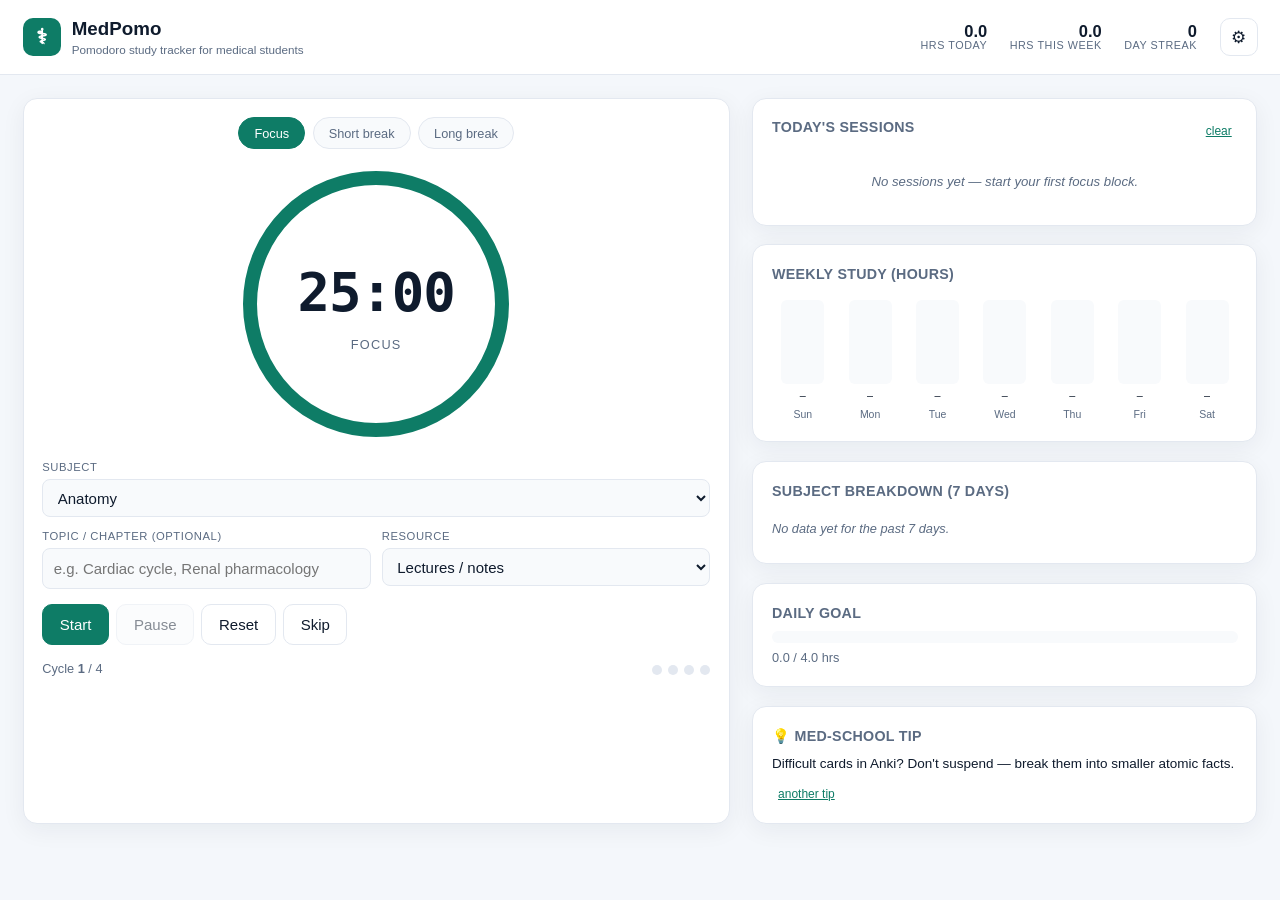
==== index.html @ 9be12e3f "Initial MedPomo: Pomodoro study tracker for medical students Static HTML/CSS/JS app with: - Pomodoro" ====
<!DOCTYPE html>
<html lang="en">
<head>
  <meta charset="UTF-8" />
  <meta name="viewport" content="width=device-width, initial-scale=1.0" />
  <title>MedPomo — Study Tracker for Medical Students</title>
  <link rel="stylesheet" href="styles.css" />
  <link rel="icon" href="data:image/svg+xml,%3Csvg xmlns='http://www.w3.org/2000/svg' viewBox='0 0 100 100'%3E%3Ctext y='.9em' font-size='90'%3E%E2%9A%95%EF%B8%8F%3C/text%3E%3C/svg%3E" />
</head>
<body>
  <header class="topbar">
    <div class="brand">
      <span class="logo" aria-hidden="true">⚕</span>
      <div>
        <h1>MedPomo</h1>
        <p class="tagline">Pomodoro study tracker for medical students</p>
      </div>
    </div>
    <div class="topstats">
      <div class="stat">
        <span class="stat-value" id="todayHours">0.0</span>
        <span class="stat-label">hrs today</span>
      </div>
      <div class="stat">
        <span class="stat-value" id="weekHours">0.0</span>
        <span class="stat-label">hrs this week</span>
      </div>
      <div class="stat">
        <span class="stat-value" id="streakDays">0</span>
        <span class="stat-label">day streak</span>
      </div>
      <button id="settingsBtn" class="icon-btn" title="Settings" aria-label="Settings">⚙</button>
    </div>
  </header>

  <main class="layout">
    <section class="timer-card" aria-label="Pomodoro timer">
      <div class="mode-tabs" role="tablist">
        <button class="mode-tab active" data-mode="focus" role="tab">Focus</button>
        <button class="mode-tab" data-mode="short" role="tab">Short break</button>
        <button class="mode-tab" data-mode="long" role="tab">Long break</button>
      </div>

      <div class="timer-ring" aria-live="polite">
        <svg viewBox="0 0 200 200" class="ring-svg">
          <circle cx="100" cy="100" r="90" class="ring-bg" />
          <circle cx="100" cy="100" r="90" class="ring-fg" id="ringProgress" />
        </svg>
        <div class="timer-display">
          <div class="time" id="timeDisplay">25:00</div>
          <div class="mode-label" id="modeLabel">Focus</div>
        </div>
      </div>

      <div class="session-controls">
        <label class="field">
          <span>Subject</span>
          <select id="subjectSelect"></select>
        </label>
        <label class="field">
          <span>Topic / chapter (optional)</span>
          <input type="text" id="topicInput" placeholder="e.g. Cardiac cycle, Renal pharmacology" maxlength="80" />
        </label>
        <label class="field">
          <span>Resource</span>
          <select id="resourceSelect">
            <option value="lectures">Lectures / notes</option>
            <option value="textbook">Textbook</option>
            <option value="qbank">Question bank (UWorld / Amboss)</option>
            <option value="anki">Anki / flashcards</option>
            <option value="video">Video (Boards & Beyond, Sketchy, Pathoma)</option>
            <option value="clinical">Clinical / wards</option>
            <option value="other">Other</option>
          </select>
        </label>
      </div>

      <div class="controls">
        <button id="startBtn" class="btn primary">Start</button>
        <button id="pauseBtn" class="btn" disabled>Pause</button>
        <button id="resetBtn" class="btn ghost">Reset</button>
        <button id="skipBtn" class="btn ghost">Skip</button>
      </div>

      <div class="cycle-row">
        <span>Cycle <strong id="cycleCount">1</strong> / <span id="cyclesUntilLong">4</span></span>
        <span class="dots" id="cycleDots" aria-hidden="true"></span>
      </div>
    </section>

    <aside class="side">
      <section class="card">
        <div class="card-head">
          <h2>Today's sessions</h2>
          <button id="clearTodayBtn" class="link-btn" title="Clear today">clear</button>
        </div>
        <ul id="todayList" class="session-list"><li class="empty">No sessions yet — start your first focus block.</li></ul>
      </section>

      <section class="card">
        <h2>Weekly study (hours)</h2>
        <div class="bars" id="weekBars" aria-label="weekly study chart"></div>
      </section>

      <section class="card">
        <div class="card-head">
          <h2>Subject breakdown (7 days)</h2>
        </div>
        <ul id="subjectBreakdown" class="breakdown"></ul>
      </section>

      <section class="card">
        <h2>Daily goal</h2>
        <div class="goal-wrap">
          <div class="goal-bar"><div class="goal-fill" id="goalFill"></div></div>
          <div class="goal-text"><span id="goalText">0.0 / 4.0 hrs</span></div>
        </div>
      </section>

      <section class="card tip">
        <h2>💡 Med-school tip</h2>
        <p id="tipText"></p>
        <button id="newTipBtn" class="link-btn">another tip</button>
      </section>
    </aside>
  </main>

  <!-- Settings modal -->
  <div class="modal-backdrop" id="settingsModal" hidden>
    <div class="modal" role="dialog" aria-labelledby="settingsTitle" aria-modal="true">
      <div class="modal-head">
        <h2 id="settingsTitle">Settings</h2>
        <button class="icon-btn" id="closeSettings" aria-label="Close">✕</button>
      </div>
      <div class="modal-body">
        <h3>Timer durations (minutes)</h3>
        <div class="grid3">
          <label class="field"><span>Focus</span><input type="number" id="focusMin" min="1" max="180" /></label>
          <label class="field"><span>Short break</span><input type="number" id="shortMin" min="1" max="60" /></label>
          <label class="field"><span>Long break</span><input type="number" id="longMin" min="1" max="120" /></label>
        </div>
        <div class="grid2">
          <label class="field"><span>Cycles before long break</span><input type="number" id="cyclesPerLong" min="2" max="10" /></label>
          <label class="field"><span>Daily goal (hours)</span><input type="number" id="dailyGoal" min="0.5" max="16" step="0.5" /></label>
        </div>

        <h3>Behaviour</h3>
        <label class="check"><input type="checkbox" id="autoStartBreaks" /> Auto-start breaks after focus</label>
        <label class="check"><input type="checkbox" id="autoStartFocus" /> Auto-start next focus after break</label>
        <label class="check"><input type="checkbox" id="soundOn" /> Sound notification at end of each block</label>
        <label class="check"><input type="checkbox" id="notifyOn" /> Browser notification at end of each block</label>

        <h3>Custom subject</h3>
        <div class="row">
          <input type="text" id="newSubjectInput" placeholder="Add subject (e.g. Neurology, Step 2 CK)" maxlength="40" />
          <button id="addSubjectBtn" class="btn small">Add</button>
        </div>
        <ul id="customSubjectList" class="chip-list"></ul>

        <h3>Data</h3>
        <div class="row">
          <button id="exportBtn" class="btn small">Export JSON</button>
          <button id="importBtn" class="btn small">Import JSON</button>
          <input type="file" id="importFile" accept="application/json" hidden />
          <button id="resetAllBtn" class="btn small danger">Reset all data</button>
        </div>
      </div>
    </div>
  </div>

  <audio id="dingAudio" preload="auto"></audio>
  <script src="app.js"></script>
</body>
</html>
---- styles.css ----
:root {
  --bg: #f4f7fb;
  --surface: #ffffff;
  --surface-2: #f8fafc;
  --text: #0f1b2d;
  --muted: #5b6b82;
  --border: #e3e8f0;
  --primary: #0e7c66;        /* medical teal */
  --primary-2: #0a5c4d;
  --accent: #d04a55;         /* medical red cross */
  --warn: #c97a16;
  --focus: #0e7c66;
  --short: #2f7dc1;
  --long:  #6b4ee0;
  --shadow: 0 6px 24px rgba(15, 27, 45, 0.06);
  --radius: 14px;
  --ring-size: 280px;
}

@media (prefers-color-scheme: dark) {
  :root {
    --bg: #0c121d;
    --surface: #131b2a;
    --surface-2: #0f1726;
    --text: #e6ecf5;
    --muted: #93a3bd;
    --border: #1f2a3d;
    --primary: #2ea58a;
    --primary-2: #4cc7aa;
    --accent: #ed6f78;
    --shadow: 0 6px 24px rgba(0, 0, 0, 0.35);
  }
}

* { box-sizing: border-box; }

html, body {
  margin: 0;
  padding: 0;
  background: var(--bg);
  color: var(--text);
  font-family: -apple-system, BlinkMacSystemFont, "Segoe UI", Roboto, "Helvetica Neue", Arial, sans-serif;
  font-size: 15px;
  line-height: 1.45;
  min-height: 100vh;
}

h1, h2, h3 { margin: 0; font-weight: 600; }
h1 { font-size: 1.25rem; }
h2 { font-size: 0.95rem; letter-spacing: 0.02em; text-transform: uppercase; color: var(--muted); }
h3 { font-size: 0.85rem; margin: 1rem 0 0.5rem; color: var(--muted); text-transform: uppercase; letter-spacing: 0.04em; }
p  { margin: 0; }

/* ---------- Top bar ---------- */
.topbar {
  display: flex;
  justify-content: space-between;
  align-items: center;
  padding: 1rem 1.5rem;
  background: var(--surface);
  border-bottom: 1px solid var(--border);
  position: sticky;
  top: 0;
  z-index: 5;
}
.brand { display: flex; align-items: center; gap: 0.75rem; }
.brand .logo {
  width: 38px; height: 38px;
  display: grid; place-items: center;
  background: var(--primary);
  color: #fff;
  border-radius: 10px;
  font-size: 1.4rem;
  font-weight: 700;
}
.tagline { font-size: 0.78rem; color: var(--muted); }

.topstats { display: flex; gap: 1.5rem; align-items: center; }
.stat { display: flex; flex-direction: column; align-items: flex-end; line-height: 1.1; }
.stat-value { font-weight: 700; font-size: 1.1rem; color: var(--text); }
.stat-label { font-size: 0.72rem; color: var(--muted); text-transform: uppercase; letter-spacing: 0.05em; }

.icon-btn {
  background: transparent;
  border: 1px solid var(--border);
  color: var(--text);
  width: 38px; height: 38px;
  border-radius: 10px;
  cursor: pointer;
  font-size: 1.1rem;
}
.icon-btn:hover { background: var(--surface-2); }

/* ---------- Layout ---------- */
.layout {
  display: grid;
  grid-template-columns: 1.4fr 1fr;
  gap: 1.5rem;
  padding: 1.5rem;
  max-width: 1280px;
  margin: 0 auto;
}
@media (max-width: 900px) {
  .layout { grid-template-columns: 1fr; }
  .topstats { gap: 1rem; }
  .tagline { display: none; }
}

/* ---------- Cards ---------- */
.card, .timer-card {
  background: var(--surface);
  border: 1px solid var(--border);
  border-radius: var(--radius);
  padding: 1.25rem;
  box-shadow: var(--shadow);
}
.card + .card { margin-top: 1.25rem; }
.card-head { display: flex; justify-content: space-between; align-items: center; margin-bottom: 0.75rem; }
.side .card h2 { margin-bottom: 0.5rem; }

/* ---------- Timer ---------- */
.timer-card { display: flex; flex-direction: column; align-items: stretch; gap: 1rem; }

.mode-tabs { display: flex; gap: 0.5rem; justify-content: center; }
.mode-tab {
  background: var(--surface-2);
  color: var(--muted);
  border: 1px solid var(--border);
  padding: 0.5rem 1rem;
  border-radius: 999px;
  cursor: pointer;
  font-size: 0.85rem;
  transition: all 0.15s ease;
}
.mode-tab.active {
  background: var(--primary);
  color: #fff;
  border-color: var(--primary);
}
.mode-tab[data-mode="short"].active { background: var(--short); border-color: var(--short); }
.mode-tab[data-mode="long"].active  { background: var(--long);  border-color: var(--long);  }

.timer-ring {
  position: relative;
  width: var(--ring-size);
  height: var(--ring-size);
  align-self: center;
}
.ring-svg { width: 100%; height: 100%; transform: rotate(-90deg); }
.ring-bg { fill: none; stroke: var(--border); stroke-width: 8; }
.ring-fg {
  fill: none;
  stroke: var(--primary);
  stroke-width: 10;
  stroke-linecap: round;
  stroke-dasharray: 565.48; /* 2*pi*90 */
  stroke-dashoffset: 0;
  transition: stroke-dashoffset 0.4s linear, stroke 0.3s ease;
}
.timer-ring[data-mode="short"] .ring-fg { stroke: var(--short); }
.timer-ring[data-mode="long"]  .ring-fg { stroke: var(--long); }

.timer-display {
  position: absolute; inset: 0;
  display: flex; flex-direction: column; justify-content: center; align-items: center;
}
.time {
  font-family: ui-monospace, "SF Mono", Menlo, Consolas, monospace;
  font-size: 3.6rem;
  font-weight: 700;
  letter-spacing: -0.02em;
  font-variant-numeric: tabular-nums;
}
.mode-label {
  margin-top: 0.25rem;
  color: var(--muted);
  font-size: 0.85rem;
  text-transform: uppercase;
  letter-spacing: 0.1em;
}

/* ---------- Form fields ---------- */
.session-controls {
  display: grid;
  grid-template-columns: 1fr 1fr;
  gap: 0.75rem;
}
.session-controls .field:first-child { grid-column: 1 / -1; }
.field { display: flex; flex-direction: column; gap: 0.25rem; }
.field span { font-size: 0.75rem; color: var(--muted); text-transform: uppercase; letter-spacing: 0.05em; }
input[type="text"], input[type="number"], select {
  width: 100%;
  padding: 0.55rem 0.7rem;
  border: 1px solid var(--border);
  border-radius: 8px;
  background: var(--surface-2);
  color: var(--text);
  font: inherit;
}
input:focus, select:focus { outline: 2px solid var(--primary); outline-offset: 1px; border-color: transparent; }

/* ---------- Buttons ---------- */
.controls { display: flex; gap: 0.5rem; flex-wrap: wrap; }
.btn {
  padding: 0.6rem 1.1rem;
  border-radius: 10px;
  border: 1px solid var(--border);
  background: var(--surface-2);
  color: var(--text);
  cursor: pointer;
  font: inherit;
  font-weight: 500;
  transition: transform 0.05s ease, background 0.15s ease;
}
.btn:hover:not(:disabled) { background: var(--bg); }
.btn:active:not(:disabled) { transform: translateY(1px); }
.btn:disabled { opacity: 0.5; cursor: not-allowed; }
.btn.primary { background: var(--primary); color: #fff; border-color: var(--primary); }
.btn.primary:hover:not(:disabled) { background: var(--primary-2); }
.btn.ghost { background: transparent; }
.btn.danger { color: var(--accent); border-color: var(--accent); background: transparent; }
.btn.danger:hover { background: var(--accent); color: #fff; }
.btn.small { padding: 0.4rem 0.8rem; font-size: 0.85rem; }
.link-btn { background: none; border: none; color: var(--primary); cursor: pointer; font-size: 0.8rem; text-decoration: underline; }

/* ---------- Cycle dots ---------- */
.cycle-row { display: flex; justify-content: space-between; align-items: center; font-size: 0.85rem; color: var(--muted); }
.dots { display: inline-flex; gap: 6px; }
.dot { width: 10px; height: 10px; border-radius: 50%; background: var(--border); }
.dot.done { background: var(--primary); }

/* ---------- Sessions list ---------- */
.session-list { list-style: none; margin: 0; padding: 0; max-height: 240px; overflow-y: auto; }
.session-list li {
  display: grid;
  grid-template-columns: auto 1fr auto;
  gap: 0.5rem;
  align-items: center;
  padding: 0.5rem 0;
  border-bottom: 1px dashed var(--border);
  font-size: 0.88rem;
}
.session-list li:last-child { border-bottom: none; }
.session-list .empty { color: var(--muted); font-style: italic; text-align: center; display: block; padding: 1rem 0; border-bottom: none; }
.sess-time { color: var(--muted); font-variant-numeric: tabular-nums; font-size: 0.8rem; }
.sess-subject { font-weight: 600; }
.sess-topic { color: var(--muted); font-size: 0.8rem; }
.sess-dur { font-weight: 600; color: var(--primary); font-variant-numeric: tabular-nums; }

/* ---------- Weekly bars ---------- */
.bars { display: grid; grid-template-columns: repeat(7, 1fr); gap: 0.4rem; align-items: end; height: 130px; padding-top: 0.5rem; }
.bar-col { display: flex; flex-direction: column; align-items: center; height: 100%; gap: 0.25rem; }
.bar-track { width: 70%; height: 100%; background: var(--surface-2); border-radius: 6px; position: relative; overflow: hidden; }
.bar-fill { position: absolute; bottom: 0; left: 0; right: 0; background: linear-gradient(180deg, var(--primary), var(--primary-2)); border-radius: 6px; transition: height 0.4s ease; }
.bar-fill.today { background: linear-gradient(180deg, var(--accent), #a73a44); }
.bar-label { font-size: 0.7rem; color: var(--muted); }
.bar-val   { font-size: 0.72rem; font-variant-numeric: tabular-nums; }

/* ---------- Subject breakdown ---------- */
.breakdown { list-style: none; margin: 0; padding: 0; }
.breakdown li { display: grid; grid-template-columns: 1fr auto; gap: 0.4rem; align-items: center; margin: 0.4rem 0; font-size: 0.85rem; }
.bd-name { display: flex; align-items: center; gap: 0.5rem; }
.bd-swatch { width: 10px; height: 10px; border-radius: 3px; }
.bd-bar { grid-column: 1 / -1; height: 6px; background: var(--surface-2); border-radius: 3px; overflow: hidden; }
.bd-bar > span { display: block; height: 100%; border-radius: 3px; }
.bd-empty { color: var(--muted); font-style: italic; }

/* ---------- Daily goal ---------- */
.goal-wrap { display: flex; flex-direction: column; gap: 0.4rem; }
.goal-bar { width: 100%; height: 12px; background: var(--surface-2); border-radius: 6px; overflow: hidden; }
.goal-fill { height: 100%; background: linear-gradient(90deg, var(--primary), var(--primary-2)); width: 0%; transition: width 0.4s ease; }
.goal-fill.complete { background: linear-gradient(90deg, var(--accent), #a73a44); }
.goal-text { font-size: 0.85rem; color: var(--muted); }

/* ---------- Tip ---------- */
.tip p { font-size: 0.9rem; line-height: 1.55; margin-bottom: 0.5rem; }

/* ---------- Modal ---------- */
.modal-backdrop {
  position: fixed; inset: 0;
  background: rgba(15, 27, 45, 0.55);
  display: grid; place-items: center;
  padding: 1rem;
  z-index: 50;
}
.modal {
  background: var(--surface);
  width: 100%;
  max-width: 540px;
  border-radius: var(--radius);
  border: 1px solid var(--border);
  max-height: 90vh;
  overflow: auto;
}
.modal-head {
  display: flex; justify-content: space-between; align-items: center;
  padding: 1rem 1.25rem;
  border-bottom: 1px solid var(--border);
}
.modal-body { padding: 1.25rem; }
.grid2 { display: grid; grid-template-columns: 1fr 1fr; gap: 0.75rem; }
.grid3 { display: grid; grid-template-columns: 1fr 1fr 1fr; gap: 0.75rem; }
@media (max-width: 480px) { .grid3 { grid-template-columns: 1fr 1fr; } }

.row { display: flex; gap: 0.5rem; flex-wrap: wrap; align-items: center; }
.row > input[type="text"] { flex: 1 1 auto; min-width: 180px; }

.check { display: flex; align-items: center; gap: 0.5rem; padding: 0.35rem 0; font-size: 0.9rem; cursor: pointer; }

.chip-list { list-style: none; padding: 0; margin: 0.5rem 0 0; display: flex; flex-wrap: wrap; gap: 0.4rem; }
.chip {
  display: inline-flex; align-items: center; gap: 0.35rem;
  background: var(--surface-2);
  border: 1px solid var(--border);
  padding: 0.25rem 0.6rem;
  border-radius: 999px;
  font-size: 0.82rem;
}
.chip button { background: none; border: none; color: var(--accent); cursor: pointer; font-weight: 700; }

[hidden] { display: none !important; }
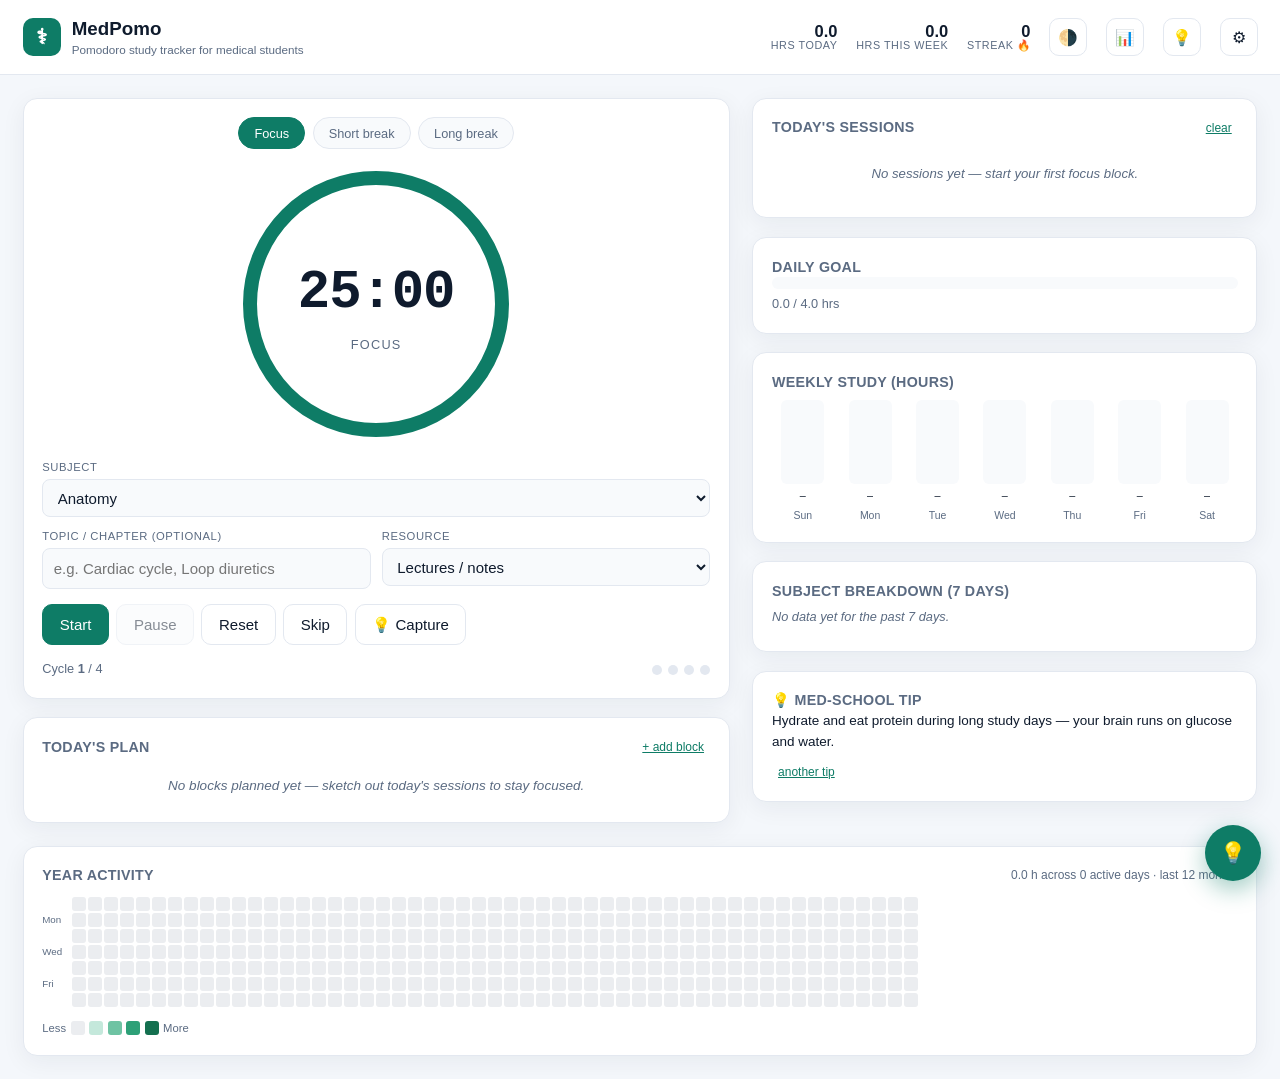
==== commit f879012e: "Make MedPomo med-school grade Big upgrade focused on what medical students actually do:  - Exam coun" ====
--- a/index.html
+++ b/index.html
@@ -7,7 +7,11 @@
   <link rel="stylesheet" href="styles.css" />
   <link rel="icon" href="data:image/svg+xml,%3Csvg xmlns='http://www.w3.org/2000/svg' viewBox='0 0 100 100'%3E%3Ctext y='.9em' font-size='90'%3E%E2%9A%95%EF%B8%8F%3C/text%3E%3C/svg%3E" />
 </head>
-<body>
+<body data-theme="auto">
+
+  <!-- Exam countdown banner -->
+  <div class="exam-banner" id="examBanner" hidden></div>
+
   <header class="topbar">
     <div class="brand">
       <span class="logo" aria-hidden="true">⚕</span>
@@ -27,86 +31,106 @@
       </div>
       <div class="stat">
         <span class="stat-value" id="streakDays">0</span>
-        <span class="stat-label">day streak</span>
-      </div>
+        <span class="stat-label">streak 🔥</span>
+      </div>
+      <button id="themeBtn" class="icon-btn" title="Toggle theme" aria-label="Toggle theme">🌗</button>
+      <button id="statsBtn" class="icon-btn" title="All-time stats" aria-label="Stats">📊</button>
+      <button id="conceptsBtn" class="icon-btn" title="Concepts vault" aria-label="Concepts">💡</button>
       <button id="settingsBtn" class="icon-btn" title="Settings" aria-label="Settings">⚙</button>
     </div>
   </header>
 
   <main class="layout">
-    <section class="timer-card" aria-label="Pomodoro timer">
-      <div class="mode-tabs" role="tablist">
-        <button class="mode-tab active" data-mode="focus" role="tab">Focus</button>
-        <button class="mode-tab" data-mode="short" role="tab">Short break</button>
-        <button class="mode-tab" data-mode="long" role="tab">Long break</button>
-      </div>
-
-      <div class="timer-ring" aria-live="polite">
-        <svg viewBox="0 0 200 200" class="ring-svg">
-          <circle cx="100" cy="100" r="90" class="ring-bg" />
-          <circle cx="100" cy="100" r="90" class="ring-fg" id="ringProgress" />
-        </svg>
-        <div class="timer-display">
-          <div class="time" id="timeDisplay">25:00</div>
-          <div class="mode-label" id="modeLabel">Focus</div>
-        </div>
-      </div>
-
-      <div class="session-controls">
-        <label class="field">
-          <span>Subject</span>
-          <select id="subjectSelect"></select>
-        </label>
-        <label class="field">
-          <span>Topic / chapter (optional)</span>
-          <input type="text" id="topicInput" placeholder="e.g. Cardiac cycle, Renal pharmacology" maxlength="80" />
-        </label>
-        <label class="field">
-          <span>Resource</span>
-          <select id="resourceSelect">
-            <option value="lectures">Lectures / notes</option>
-            <option value="textbook">Textbook</option>
-            <option value="qbank">Question bank (UWorld / Amboss)</option>
-            <option value="anki">Anki / flashcards</option>
-            <option value="video">Video (Boards & Beyond, Sketchy, Pathoma)</option>
-            <option value="clinical">Clinical / wards</option>
-            <option value="other">Other</option>
-          </select>
-        </label>
-      </div>
-
-      <div class="controls">
-        <button id="startBtn" class="btn primary">Start</button>
-        <button id="pauseBtn" class="btn" disabled>Pause</button>
-        <button id="resetBtn" class="btn ghost">Reset</button>
-        <button id="skipBtn" class="btn ghost">Skip</button>
-      </div>
-
-      <div class="cycle-row">
-        <span>Cycle <strong id="cycleCount">1</strong> / <span id="cyclesUntilLong">4</span></span>
-        <span class="dots" id="cycleDots" aria-hidden="true"></span>
-      </div>
+
+    <section class="left-col">
+
+      <section class="timer-card" aria-label="Pomodoro timer">
+        <div class="mode-tabs" role="tablist">
+          <button class="mode-tab active" data-mode="focus" role="tab">Focus</button>
+          <button class="mode-tab" data-mode="short" role="tab">Short break</button>
+          <button class="mode-tab" data-mode="long" role="tab">Long break</button>
+        </div>
+
+        <div class="timer-ring" aria-live="polite">
+          <svg viewBox="0 0 200 200" class="ring-svg">
+            <circle cx="100" cy="100" r="90" class="ring-bg" />
+            <circle cx="100" cy="100" r="90" class="ring-fg" id="ringProgress" />
+          </svg>
+          <div class="timer-display">
+            <div class="time" id="timeDisplay">25:00</div>
+            <div class="mode-label" id="modeLabel">Focus</div>
+          </div>
+        </div>
+
+        <div class="session-controls">
+          <label class="field">
+            <span>Subject</span>
+            <select id="subjectSelect"></select>
+          </label>
+          <label class="field">
+            <span>Topic / chapter (optional)</span>
+            <input type="text" id="topicInput" placeholder="e.g. Cardiac cycle, Loop diuretics" maxlength="100" />
+          </label>
+          <label class="field">
+            <span>Resource</span>
+            <select id="resourceSelect">
+              <option value="lectures">Lectures / notes</option>
+              <option value="textbook">Textbook</option>
+              <option value="qbank">Question bank (UWorld / Amboss)</option>
+              <option value="anki">Anki / flashcards</option>
+              <option value="video">Video (B&amp;B, Sketchy, Pathoma)</option>
+              <option value="clinical">Clinical / wards</option>
+              <option value="other">Other</option>
+            </select>
+          </label>
+        </div>
+
+        <div class="controls">
+          <button id="startBtn" class="btn primary">Start</button>
+          <button id="pauseBtn" class="btn" disabled>Pause</button>
+          <button id="resetBtn" class="btn ghost">Reset</button>
+          <button id="skipBtn" class="btn ghost">Skip</button>
+          <button id="captureBtn" class="btn ghost" title="Capture a concept or mnemonic">💡 Capture</button>
+        </div>
+
+        <div class="cycle-row">
+          <span>Cycle <strong id="cycleCount">1</strong> / <span id="cyclesUntilLong">4</span></span>
+          <span class="dots" id="cycleDots" aria-hidden="true"></span>
+        </div>
+      </section>
+
+      <section class="card plan-card">
+        <div class="card-head">
+          <h2>Today's plan</h2>
+          <button id="addPlanBtn" class="link-btn">+ add block</button>
+        </div>
+        <ul id="planList" class="plan-list"></ul>
+        <form id="addPlanForm" class="plan-form" hidden>
+          <select id="planSubject"></select>
+          <input id="planTopic" type="text" placeholder="Topic (optional)" maxlength="60" />
+          <input id="planMin" type="number" min="5" max="240" step="5" value="25" />
+          <button type="submit" class="btn small primary">Add</button>
+          <button type="button" id="cancelPlanBtn" class="btn small ghost">Cancel</button>
+        </form>
+      </section>
+
+      <section class="card review-card" id="spacedReviewCard" hidden>
+        <div class="card-head">
+          <h2>📚 Due for review</h2>
+        </div>
+        <ul id="reviewList" class="review-list"></ul>
+      </section>
+
     </section>
 
     <aside class="side">
+
       <section class="card">
         <div class="card-head">
           <h2>Today's sessions</h2>
           <button id="clearTodayBtn" class="link-btn" title="Clear today">clear</button>
         </div>
         <ul id="todayList" class="session-list"><li class="empty">No sessions yet — start your first focus block.</li></ul>
-      </section>
-
-      <section class="card">
-        <h2>Weekly study (hours)</h2>
-        <div class="bars" id="weekBars" aria-label="weekly study chart"></div>
-      </section>
-
-      <section class="card">
-        <div class="card-head">
-          <h2>Subject breakdown (7 days)</h2>
-        </div>
-        <ul id="subjectBreakdown" class="breakdown"></ul>
       </section>
 
       <section class="card">
@@ -117,20 +141,58 @@
         </div>
       </section>
 
+      <section class="card">
+        <h2>Weekly study (hours)</h2>
+        <div class="bars" id="weekBars" aria-label="weekly study chart"></div>
+      </section>
+
+      <section class="card">
+        <h2>Subject breakdown (7 days)</h2>
+        <ul id="subjectBreakdown" class="breakdown"></ul>
+      </section>
+
       <section class="card tip">
         <h2>💡 Med-school tip</h2>
         <p id="tipText"></p>
         <button id="newTipBtn" class="link-btn">another tip</button>
       </section>
+
     </aside>
+
+    <!-- Full-width heatmap -->
+    <section class="card heatmap-card">
+      <div class="card-head">
+        <h2>Year activity</h2>
+        <span id="heatmapTotal" class="muted-small"></span>
+      </div>
+      <div class="heatmap-wrap">
+        <div class="heatmap-day-labels">
+          <span></span><span>Mon</span><span></span><span>Wed</span><span></span><span>Fri</span><span></span>
+        </div>
+        <div class="heatmap" id="heatmap"></div>
+      </div>
+      <div class="heatmap-legend">
+        <span>Less</span>
+        <span class="hm-cell" data-level="0"></span>
+        <span class="hm-cell" data-level="1"></span>
+        <span class="hm-cell" data-level="2"></span>
+        <span class="hm-cell" data-level="3"></span>
+        <span class="hm-cell" data-level="4"></span>
+        <span>More</span>
+      </div>
+    </section>
+
   </main>
+
+  <!-- Floating quick-capture button -->
+  <button id="fabCapture" class="fab" title="Quick capture concept (C)">💡</button>
 
   <!-- Settings modal -->
   <div class="modal-backdrop" id="settingsModal" hidden>
     <div class="modal" role="dialog" aria-labelledby="settingsTitle" aria-modal="true">
       <div class="modal-head">
         <h2 id="settingsTitle">Settings</h2>
-        <button class="icon-btn" id="closeSettings" aria-label="Close">✕</button>
+        <button class="icon-btn" data-close="settingsModal" aria-label="Close">✕</button>
       </div>
       <div class="modal-body">
         <h3>Timer durations (minutes)</h3>
@@ -147,8 +209,24 @@
         <h3>Behaviour</h3>
         <label class="check"><input type="checkbox" id="autoStartBreaks" /> Auto-start breaks after focus</label>
         <label class="check"><input type="checkbox" id="autoStartFocus" /> Auto-start next focus after break</label>
+        <label class="check"><input type="checkbox" id="reflectPrompt" /> Prompt for a reflection after each focus block</label>
         <label class="check"><input type="checkbox" id="soundOn" /> Sound notification at end of each block</label>
         <label class="check"><input type="checkbox" id="notifyOn" /> Browser notification at end of each block</label>
+
+        <h3>Theme</h3>
+        <div class="row">
+          <label class="check"><input type="radio" name="theme" value="auto" /> Auto (OS)</label>
+          <label class="check"><input type="radio" name="theme" value="light" /> Light</label>
+          <label class="check"><input type="radio" name="theme" value="dark" /> Dark</label>
+        </div>
+
+        <h3>Exams</h3>
+        <ul id="examList" class="chip-list"></ul>
+        <form id="addExamForm" class="row">
+          <input type="text" id="examName" placeholder="Exam name (e.g. USMLE Step 1)" maxlength="40" required />
+          <input type="date" id="examDate" required />
+          <button type="submit" class="btn small primary">Add exam</button>
+        </form>
 
         <h3>Custom subject</h3>
         <div class="row">
@@ -168,6 +246,73 @@
     </div>
   </div>
 
+  <!-- Stats modal -->
+  <div class="modal-backdrop" id="statsModal" hidden>
+    <div class="modal modal-wide" role="dialog" aria-modal="true">
+      <div class="modal-head">
+        <h2>All-time stats</h2>
+        <button class="icon-btn" data-close="statsModal" aria-label="Close">✕</button>
+      </div>
+      <div class="modal-body" id="statsBody"></div>
+    </div>
+  </div>
+
+  <!-- Concepts vault modal -->
+  <div class="modal-backdrop" id="conceptsModal" hidden>
+    <div class="modal modal-wide" role="dialog" aria-modal="true">
+      <div class="modal-head">
+        <h2>Concepts &amp; mnemonics</h2>
+        <button class="icon-btn" data-close="conceptsModal" aria-label="Close">✕</button>
+      </div>
+      <div class="modal-body">
+        <form id="conceptForm" class="concept-form">
+          <select id="conceptSubject"></select>
+          <input id="conceptTitle" type="text" placeholder="Title (optional)" maxlength="80" />
+          <textarea id="conceptText" placeholder="Mnemonic, fact, or concept… (Markdown-ish allowed)" rows="3" required></textarea>
+          <button type="submit" class="btn primary">Save</button>
+        </form>
+        <div class="row">
+          <input id="conceptSearch" type="search" placeholder="Search concepts…" />
+          <select id="conceptFilterSubject">
+            <option value="">All subjects</option>
+          </select>
+        </div>
+        <ul id="conceptList" class="concept-list"></ul>
+      </div>
+    </div>
+  </div>
+
+  <!-- Session-end / reflection modal -->
+  <div class="modal-backdrop" id="reflectModal" hidden>
+    <div class="modal" role="dialog" aria-modal="true">
+      <div class="modal-head">
+        <h2>Block complete · log it</h2>
+        <button class="icon-btn" data-close="reflectModal" aria-label="Skip">✕</button>
+      </div>
+      <div class="modal-body">
+        <p class="reflect-summary" id="reflectSummary"></p>
+        <div id="reflectQbank" class="grid2" hidden>
+          <label class="field"><span>Questions answered</span><input type="number" id="reflectQNum" min="0" max="500" /></label>
+          <label class="field"><span>Correct</span><input type="number" id="reflectQCorrect" min="0" max="500" /></label>
+        </div>
+        <div id="reflectAnki" class="field" hidden>
+          <span>Cards reviewed</span><input type="number" id="reflectAnkiCards" min="0" max="2000" />
+        </div>
+        <label class="field">
+          <span>What did you learn? (3 sentences max)</span>
+          <textarea id="reflectNote" rows="3" placeholder="Top 1–3 things you want to remember"></textarea>
+        </label>
+        <div class="controls">
+          <button id="reflectSaveBtn" class="btn primary">Save</button>
+          <button id="reflectSkipBtn" class="btn ghost">Skip</button>
+        </div>
+      </div>
+    </div>
+  </div>
+
+  <!-- Toast container -->
+  <div class="toasts" id="toasts" aria-live="polite"></div>
+
   <audio id="dingAudio" preload="auto"></audio>
   <script src="app.js"></script>
 </body>
--- a/styles.css
+++ b/styles.css
@@ -5,20 +5,24 @@
   --text: #0f1b2d;
   --muted: #5b6b82;
   --border: #e3e8f0;
-  --primary: #0e7c66;        /* medical teal */
+  --primary: #0e7c66;
   --primary-2: #0a5c4d;
-  --accent: #d04a55;         /* medical red cross */
+  --accent: #d04a55;
   --warn: #c97a16;
-  --focus: #0e7c66;
   --short: #2f7dc1;
   --long:  #6b4ee0;
   --shadow: 0 6px 24px rgba(15, 27, 45, 0.06);
   --radius: 14px;
   --ring-size: 280px;
+  --hm-0: #ebedf0;
+  --hm-1: #c4e8db;
+  --hm-2: #6ec3a3;
+  --hm-3: #2da077;
+  --hm-4: #14704f;
 }
 
 @media (prefers-color-scheme: dark) {
-  :root {
+  :root[data-theme="auto"] {
     --bg: #0c121d;
     --surface: #131b2a;
     --surface-2: #0f1726;
@@ -29,7 +33,29 @@
     --primary-2: #4cc7aa;
     --accent: #ed6f78;
     --shadow: 0 6px 24px rgba(0, 0, 0, 0.35);
+    --hm-0: #1c2536;
+    --hm-1: #1f5340;
+    --hm-2: #2d8a66;
+    --hm-3: #3eb88a;
+    --hm-4: #6be0b5;
   }
+}
+:root[data-theme="dark"] {
+  --bg: #0c121d;
+  --surface: #131b2a;
+  --surface-2: #0f1726;
+  --text: #e6ecf5;
+  --muted: #93a3bd;
+  --border: #1f2a3d;
+  --primary: #2ea58a;
+  --primary-2: #4cc7aa;
+  --accent: #ed6f78;
+  --shadow: 0 6px 24px rgba(0, 0, 0, 0.35);
+  --hm-0: #1c2536;
+  --hm-1: #1f5340;
+  --hm-2: #2d8a66;
+  --hm-3: #3eb88a;
+  --hm-4: #6be0b5;
 }
 
 * { box-sizing: border-box; }
@@ -51,17 +77,39 @@
 h3 { font-size: 0.85rem; margin: 1rem 0 0.5rem; color: var(--muted); text-transform: uppercase; letter-spacing: 0.04em; }
 p  { margin: 0; }
 
+.muted-small { color: var(--muted); font-size: 0.8rem; }
+
+/* ---------- Exam banner ---------- */
+.exam-banner {
+  display: flex; gap: 0.75rem; align-items: center; flex-wrap: wrap;
+  padding: 0.6rem 1.5rem;
+  background: linear-gradient(90deg, var(--primary), var(--long));
+  color: #fff;
+  font-size: 0.9rem;
+}
+.exam-banner .exam-pill {
+  background: rgba(255,255,255,0.18);
+  border-radius: 999px;
+  padding: 0.2rem 0.7rem;
+  display: inline-flex;
+  gap: 0.4rem;
+  align-items: center;
+}
+.exam-banner .exam-pill strong { font-weight: 700; }
+.exam-banner .exam-pill .exam-days { font-variant-numeric: tabular-nums; }
+.exam-banner button {
+  background: rgba(255,255,255,0.18); border: none; color: #fff; border-radius: 6px;
+  padding: 0.15rem 0.4rem; cursor: pointer; font-size: 0.8rem;
+}
+.exam-banner button:hover { background: rgba(255,255,255,0.3); }
+
 /* ---------- Top bar ---------- */
 .topbar {
-  display: flex;
-  justify-content: space-between;
-  align-items: center;
+  display: flex; justify-content: space-between; align-items: center;
   padding: 1rem 1.5rem;
   background: var(--surface);
   border-bottom: 1px solid var(--border);
-  position: sticky;
-  top: 0;
-  z-index: 5;
+  position: sticky; top: 0; z-index: 5;
 }
 .brand { display: flex; align-items: center; gap: 0.75rem; }
 .brand .logo {
@@ -75,7 +123,7 @@
 }
 .tagline { font-size: 0.78rem; color: var(--muted); }
 
-.topstats { display: flex; gap: 1.5rem; align-items: center; }
+.topstats { display: flex; gap: 1.25rem; align-items: center; }
 .stat { display: flex; flex-direction: column; align-items: flex-end; line-height: 1.1; }
 .stat-value { font-weight: 700; font-size: 1.1rem; color: var(--text); }
 .stat-label { font-size: 0.72rem; color: var(--muted); text-transform: uppercase; letter-spacing: 0.05em; }
@@ -87,7 +135,7 @@
   width: 38px; height: 38px;
   border-radius: 10px;
   cursor: pointer;
-  font-size: 1.1rem;
+  font-size: 1.05rem;
 }
 .icon-btn:hover { background: var(--surface-2); }
 
@@ -95,15 +143,24 @@
 .layout {
   display: grid;
   grid-template-columns: 1.4fr 1fr;
+  grid-template-areas:
+    "left side"
+    "heat heat";
   gap: 1.5rem;
   padding: 1.5rem;
   max-width: 1280px;
   margin: 0 auto;
 }
+.left-col { grid-area: left; display: flex; flex-direction: column; gap: 1.25rem; }
+.side     { grid-area: side; }
+.heatmap-card { grid-area: heat; }
+
 @media (max-width: 900px) {
-  .layout { grid-template-columns: 1fr; }
-  .topstats { gap: 1rem; }
+  .layout { grid-template-columns: 1fr; grid-template-areas: "left" "side" "heat"; }
+  .topstats { gap: 0.6rem; }
+  .stat-label { display: none; }
   .tagline { display: none; }
+  .icon-btn { width: 34px; height: 34px; }
 }
 
 /* ---------- Cards ---------- */
@@ -114,9 +171,8 @@
   padding: 1.25rem;
   box-shadow: var(--shadow);
 }
-.card + .card { margin-top: 1.25rem; }
-.card-head { display: flex; justify-content: space-between; align-items: center; margin-bottom: 0.75rem; }
-.side .card h2 { margin-bottom: 0.5rem; }
+.side .card + .card { margin-top: 1.25rem; }
+.card-head { display: flex; justify-content: space-between; align-items: center; margin-bottom: 0.75rem; gap: 0.5rem; }
 
 /* ---------- Timer ---------- */
 .timer-card { display: flex; flex-direction: column; align-items: stretch; gap: 1rem; }
@@ -153,7 +209,7 @@
   stroke: var(--primary);
   stroke-width: 10;
   stroke-linecap: round;
-  stroke-dasharray: 565.48; /* 2*pi*90 */
+  stroke-dasharray: 565.48;
   stroke-dashoffset: 0;
   transition: stroke-dashoffset 0.4s linear, stroke 0.3s ease;
 }
@@ -188,7 +244,7 @@
 .session-controls .field:first-child { grid-column: 1 / -1; }
 .field { display: flex; flex-direction: column; gap: 0.25rem; }
 .field span { font-size: 0.75rem; color: var(--muted); text-transform: uppercase; letter-spacing: 0.05em; }
-input[type="text"], input[type="number"], select {
+input[type="text"], input[type="number"], input[type="date"], input[type="search"], select, textarea {
   width: 100%;
   padding: 0.55rem 0.7rem;
   border: 1px solid var(--border);
@@ -197,7 +253,8 @@
   color: var(--text);
   font: inherit;
 }
-input:focus, select:focus { outline: 2px solid var(--primary); outline-offset: 1px; border-color: transparent; }
+textarea { resize: vertical; }
+input:focus, select:focus, textarea:focus { outline: 2px solid var(--primary); outline-offset: 1px; border-color: transparent; }
 
 /* ---------- Buttons ---------- */
 .controls { display: flex; gap: 0.5rem; flex-wrap: wrap; }
@@ -229,23 +286,87 @@
 .dot { width: 10px; height: 10px; border-radius: 50%; background: var(--border); }
 .dot.done { background: var(--primary); }
 
+/* ---------- Plan ---------- */
+.plan-list { list-style: none; margin: 0; padding: 0; }
+.plan-list li {
+  display: grid;
+  grid-template-columns: auto 1fr auto auto;
+  align-items: center;
+  gap: 0.5rem;
+  padding: 0.55rem 0;
+  border-bottom: 1px dashed var(--border);
+  font-size: 0.9rem;
+}
+.plan-list li:last-child { border-bottom: none; }
+.plan-list .empty { color: var(--muted); font-style: italic; padding: 0.5rem 0; border: none; display: block; text-align: center; }
+.plan-check {
+  width: 22px; height: 22px;
+  border: 2px solid var(--border);
+  border-radius: 50%;
+  cursor: pointer;
+  background: transparent;
+  display: grid; place-items: center;
+}
+.plan-check.done { background: var(--primary); border-color: var(--primary); color: #fff; }
+.plan-load {
+  background: none; border: none; cursor: pointer; color: var(--primary); font-size: 0.78rem; text-decoration: underline;
+}
+.plan-del { background: none; border: none; cursor: pointer; color: var(--accent); font-size: 0.85rem; }
+.plan-text strong { font-weight: 600; }
+.plan-text .plan-topic { color: var(--muted); font-size: 0.82rem; }
+.plan-text .plan-min   { color: var(--muted); font-size: 0.78rem; margin-left: 0.4rem; }
+.plan-form {
+  display: grid;
+  grid-template-columns: 2fr 2fr 1fr auto auto;
+  gap: 0.4rem;
+  padding-top: 0.5rem;
+  border-top: 1px dashed var(--border);
+  margin-top: 0.5rem;
+}
+@media (max-width: 720px) {
+  .plan-form { grid-template-columns: 1fr 1fr; }
+  .plan-form button { grid-column: span 1; }
+}
+
 /* ---------- Sessions list ---------- */
-.session-list { list-style: none; margin: 0; padding: 0; max-height: 240px; overflow-y: auto; }
+.session-list { list-style: none; margin: 0; padding: 0; max-height: 280px; overflow-y: auto; }
 .session-list li {
   display: grid;
   grid-template-columns: auto 1fr auto;
   gap: 0.5rem;
   align-items: center;
-  padding: 0.5rem 0;
+  padding: 0.55rem 0;
   border-bottom: 1px dashed var(--border);
   font-size: 0.88rem;
 }
 .session-list li:last-child { border-bottom: none; }
 .session-list .empty { color: var(--muted); font-style: italic; text-align: center; display: block; padding: 1rem 0; border-bottom: none; }
+.session-list .sess-meta {
+  grid-column: 2 / 3;
+  display: flex; flex-wrap: wrap; gap: 0.3rem 0.5rem;
+  font-size: 0.78rem; color: var(--muted);
+}
+.session-list .sess-note {
+  grid-column: 1 / -1;
+  font-size: 0.82rem;
+  color: var(--text);
+  background: var(--surface-2);
+  padding: 0.4rem 0.6rem;
+  border-radius: 6px;
+  margin-top: 0.25rem;
+}
 .sess-time { color: var(--muted); font-variant-numeric: tabular-nums; font-size: 0.8rem; }
 .sess-subject { font-weight: 600; }
-.sess-topic { color: var(--muted); font-size: 0.8rem; }
+.sess-topic { color: var(--muted); font-size: 0.82rem; }
 .sess-dur { font-weight: 600; color: var(--primary); font-variant-numeric: tabular-nums; }
+.sess-tag {
+  display: inline-block;
+  padding: 0.05rem 0.45rem;
+  border-radius: 4px;
+  font-size: 0.7rem;
+  background: var(--surface-2);
+  border: 1px solid var(--border);
+}
 
 /* ---------- Weekly bars ---------- */
 .bars { display: grid; grid-template-columns: repeat(7, 1fr); gap: 0.4rem; align-items: end; height: 130px; padding-top: 0.5rem; }
@@ -275,6 +396,56 @@
 /* ---------- Tip ---------- */
 .tip p { font-size: 0.9rem; line-height: 1.55; margin-bottom: 0.5rem; }
 
+/* ---------- Heatmap ---------- */
+.heatmap-wrap { display: grid; grid-template-columns: 26px 1fr; gap: 0.25rem; align-items: start; }
+.heatmap-day-labels {
+  display: grid;
+  grid-template-rows: repeat(7, 14px);
+  gap: 2px;
+  font-size: 0.65rem;
+  color: var(--muted);
+  padding-top: 0;
+}
+.heatmap-day-labels span { line-height: 14px; }
+.heatmap {
+  display: grid;
+  grid-auto-flow: column;
+  grid-template-rows: repeat(7, 14px);
+  grid-auto-columns: 14px;
+  gap: 2px;
+  overflow-x: auto;
+  padding-bottom: 0.25rem;
+}
+.hm-cell {
+  width: 14px; height: 14px; border-radius: 3px;
+  background: var(--hm-0);
+  display: inline-block;
+  cursor: default;
+}
+.hm-cell[data-level="1"] { background: var(--hm-1); }
+.hm-cell[data-level="2"] { background: var(--hm-2); }
+.hm-cell[data-level="3"] { background: var(--hm-3); }
+.hm-cell[data-level="4"] { background: var(--hm-4); }
+.hm-cell.empty-pad { visibility: hidden; }
+.heatmap-legend {
+  display: flex; align-items: center; gap: 0.3rem;
+  font-size: 0.75rem; color: var(--muted);
+  margin-top: 0.6rem;
+}
+
+/* ---------- Spaced review ---------- */
+.review-list { list-style: none; margin: 0; padding: 0; }
+.review-list li {
+  display: flex; align-items: center; justify-content: space-between;
+  padding: 0.4rem 0; gap: 0.5rem;
+  border-bottom: 1px dashed var(--border);
+  font-size: 0.88rem;
+}
+.review-list li:last-child { border: none; }
+.review-list .rv-subject { font-weight: 600; }
+.review-list .rv-when { color: var(--muted); font-size: 0.78rem; }
+.review-list .btn { padding: 0.3rem 0.7rem; font-size: 0.78rem; }
+
 /* ---------- Modal ---------- */
 .modal-backdrop {
   position: fixed; inset: 0;
@@ -292,20 +463,23 @@
   max-height: 90vh;
   overflow: auto;
 }
+.modal-wide { max-width: 720px; }
 .modal-head {
   display: flex; justify-content: space-between; align-items: center;
   padding: 1rem 1.25rem;
   border-bottom: 1px solid var(--border);
+  position: sticky; top: 0; background: var(--surface); z-index: 1;
 }
 .modal-body { padding: 1.25rem; }
+.modal-body .row + .row, .modal-body form + ul { margin-top: 0.5rem; }
 .grid2 { display: grid; grid-template-columns: 1fr 1fr; gap: 0.75rem; }
 .grid3 { display: grid; grid-template-columns: 1fr 1fr 1fr; gap: 0.75rem; }
 @media (max-width: 480px) { .grid3 { grid-template-columns: 1fr 1fr; } }
 
 .row { display: flex; gap: 0.5rem; flex-wrap: wrap; align-items: center; }
-.row > input[type="text"] { flex: 1 1 auto; min-width: 180px; }
-
-.check { display: flex; align-items: center; gap: 0.5rem; padding: 0.35rem 0; font-size: 0.9rem; cursor: pointer; }
+.row > input[type="text"], .row > input[type="search"], .row > input[type="date"] { flex: 1 1 auto; min-width: 140px; }
+
+.check { display: inline-flex; align-items: center; gap: 0.4rem; padding: 0.35rem 0.5rem 0.35rem 0; font-size: 0.9rem; cursor: pointer; }
 
 .chip-list { list-style: none; padding: 0; margin: 0.5rem 0 0; display: flex; flex-wrap: wrap; gap: 0.4rem; }
 .chip {
@@ -318,4 +492,116 @@
 }
 .chip button { background: none; border: none; color: var(--accent); cursor: pointer; font-weight: 700; }
 
+/* ---------- Concepts ---------- */
+.concept-form { display: grid; grid-template-columns: 1fr 1fr; gap: 0.5rem; margin-bottom: 0.75rem; }
+.concept-form textarea { grid-column: 1 / -1; }
+.concept-form button   { grid-column: 1 / -1; justify-self: end; }
+.concept-list { list-style: none; padding: 0; margin: 0.75rem 0 0; }
+.concept-list li {
+  background: var(--surface-2);
+  border: 1px solid var(--border);
+  border-radius: 8px;
+  padding: 0.6rem 0.8rem;
+  margin-bottom: 0.4rem;
+  font-size: 0.9rem;
+}
+.concept-list .c-head {
+  display: flex; justify-content: space-between; align-items: center;
+  margin-bottom: 0.25rem; gap: 0.4rem;
+}
+.concept-list .c-subject { font-weight: 600; font-size: 0.82rem; }
+.concept-list .c-date { color: var(--muted); font-size: 0.75rem; }
+.concept-list .c-text { white-space: pre-wrap; }
+.concept-list .c-del  { background: none; border: none; color: var(--accent); cursor: pointer; }
+
+/* ---------- Reflect modal ---------- */
+.reflect-summary {
+  background: var(--surface-2);
+  padding: 0.6rem 0.8rem;
+  border-radius: 8px;
+  font-size: 0.88rem;
+  margin-bottom: 0.75rem;
+}
+.reflect-summary strong { color: var(--primary); }
+
+/* ---------- Stats body ---------- */
+.stats-grid {
+  display: grid;
+  grid-template-columns: repeat(auto-fit, minmax(140px, 1fr));
+  gap: 0.75rem;
+  margin-bottom: 1rem;
+}
+.stats-tile {
+  background: var(--surface-2);
+  border: 1px solid var(--border);
+  border-radius: 10px;
+  padding: 0.75rem;
+}
+.stats-tile .v { font-size: 1.4rem; font-weight: 700; color: var(--text); font-variant-numeric: tabular-nums; }
+.stats-tile .l { font-size: 0.75rem; color: var(--muted); text-transform: uppercase; letter-spacing: 0.05em; }
+.achv-list { list-style: none; padding: 0; margin: 0; display: grid; grid-template-columns: repeat(auto-fit, minmax(180px, 1fr)); gap: 0.4rem; }
+.achv-list li {
+  display: flex; gap: 0.5rem; align-items: center;
+  padding: 0.5rem 0.7rem;
+  border: 1px solid var(--border); border-radius: 8px;
+  background: var(--surface-2);
+  font-size: 0.85rem;
+  opacity: 0.5;
+}
+.achv-list li.unlocked { opacity: 1; border-color: var(--primary); }
+.achv-list .achv-icon { font-size: 1.3rem; }
+.achv-list .achv-name { font-weight: 600; }
+.achv-list .achv-desc { font-size: 0.75rem; color: var(--muted); }
+
+.hour-bars { display: grid; grid-template-columns: repeat(24, 1fr); gap: 2px; align-items: end; height: 80px; }
+.hour-bars .hb { background: var(--surface-2); border-radius: 2px; position: relative; }
+.hour-bars .hb > span { position: absolute; bottom: 0; left: 0; right: 0; background: var(--primary); border-radius: 2px; }
+.hour-axis { display: grid; grid-template-columns: repeat(24, 1fr); font-size: 0.62rem; color: var(--muted); }
+.hour-axis span { text-align: center; }
+
+/* ---------- FAB ---------- */
+.fab {
+  position: fixed;
+  right: 1.25rem;
+  bottom: 1.25rem;
+  width: 56px; height: 56px;
+  border-radius: 50%;
+  border: none;
+  background: var(--primary);
+  color: #fff;
+  font-size: 1.4rem;
+  cursor: pointer;
+  box-shadow: 0 8px 24px rgba(14, 124, 102, 0.4);
+  z-index: 20;
+  transition: transform 0.1s ease, background 0.15s ease;
+}
+.fab:hover { background: var(--primary-2); transform: translateY(-2px); }
+
+/* ---------- Toasts ---------- */
+.toasts {
+  position: fixed;
+  bottom: 5.5rem;
+  right: 1.25rem;
+  display: flex; flex-direction: column; gap: 0.5rem;
+  z-index: 60;
+  pointer-events: none;
+}
+.toast {
+  background: var(--surface);
+  border: 1px solid var(--primary);
+  color: var(--text);
+  border-radius: 10px;
+  padding: 0.7rem 1rem;
+  box-shadow: var(--shadow);
+  font-size: 0.88rem;
+  display: flex; align-items: center; gap: 0.6rem;
+  max-width: 320px;
+  animation: toast-in 0.25s ease;
+}
+.toast .toast-icon { font-size: 1.4rem; }
+@keyframes toast-in {
+  from { transform: translateX(40px); opacity: 0; }
+  to   { transform: none; opacity: 1; }
+}
+
 [hidden] { display: none !important; }
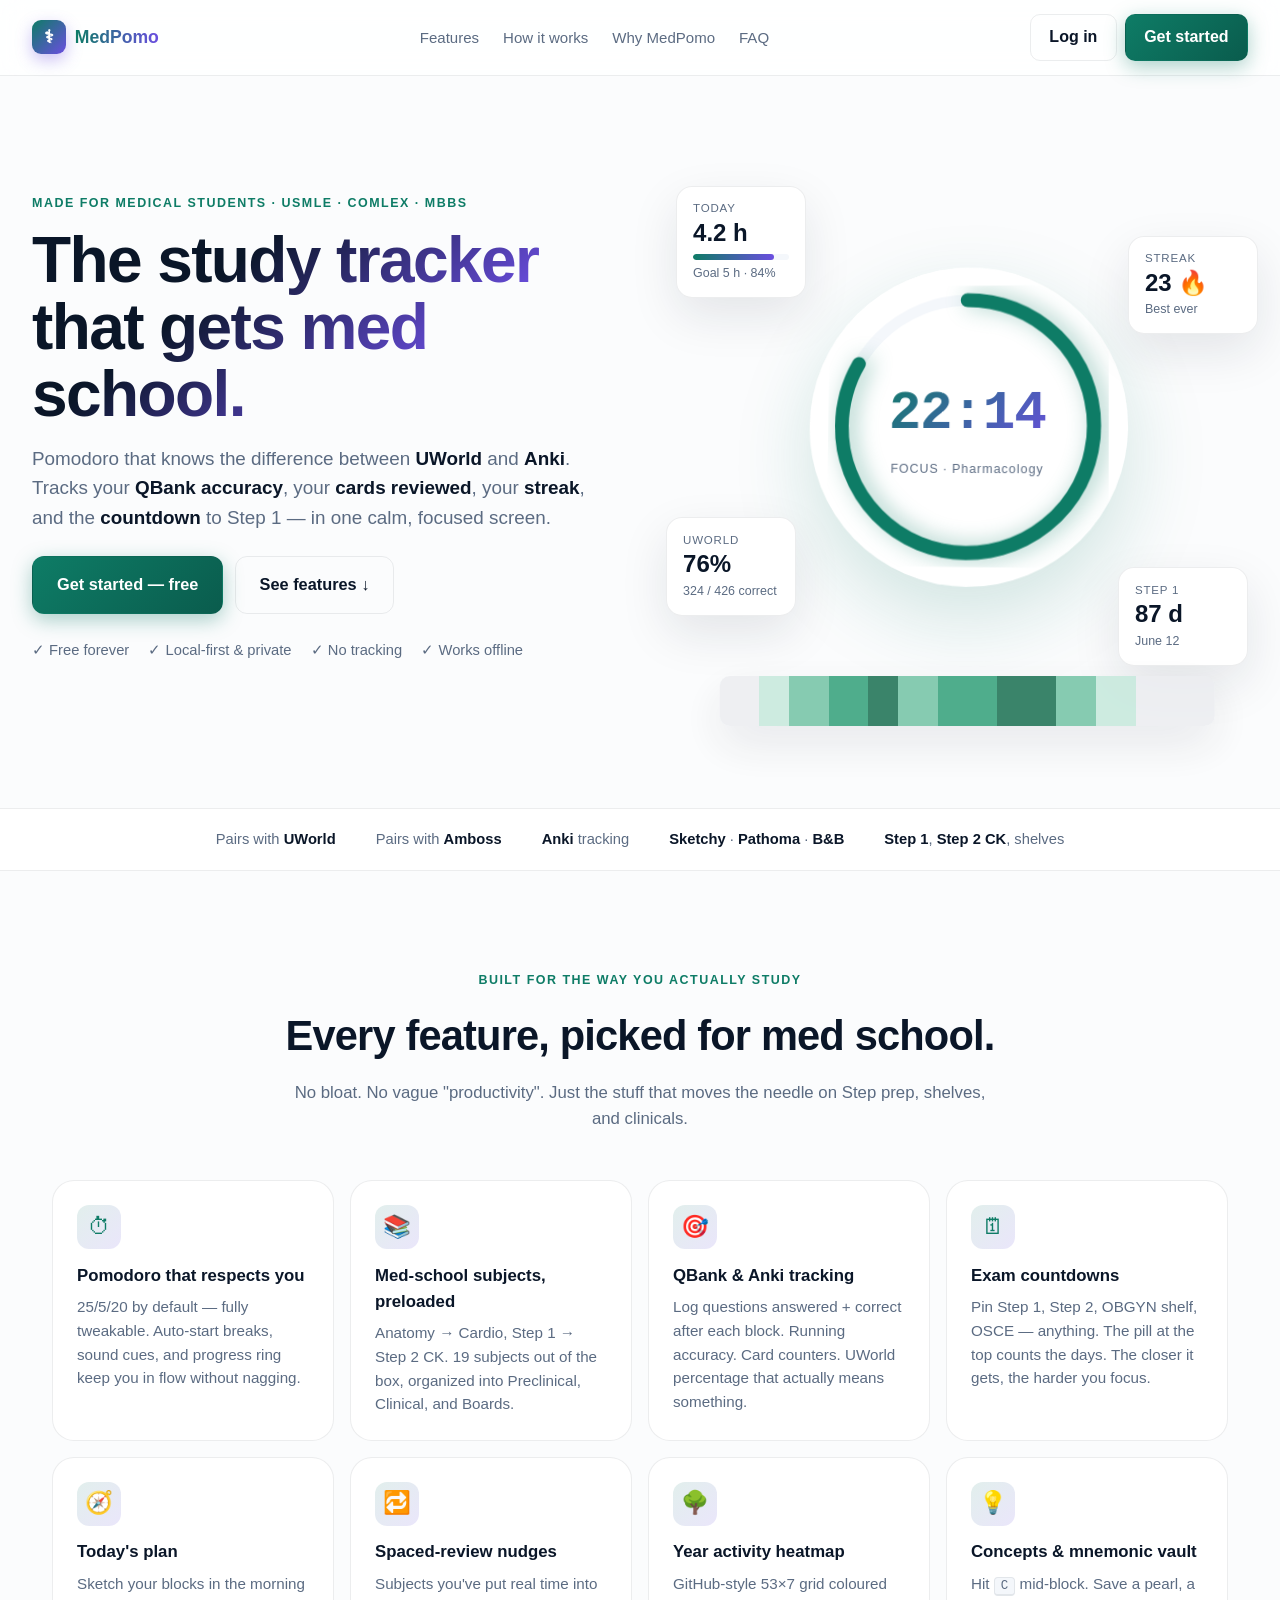
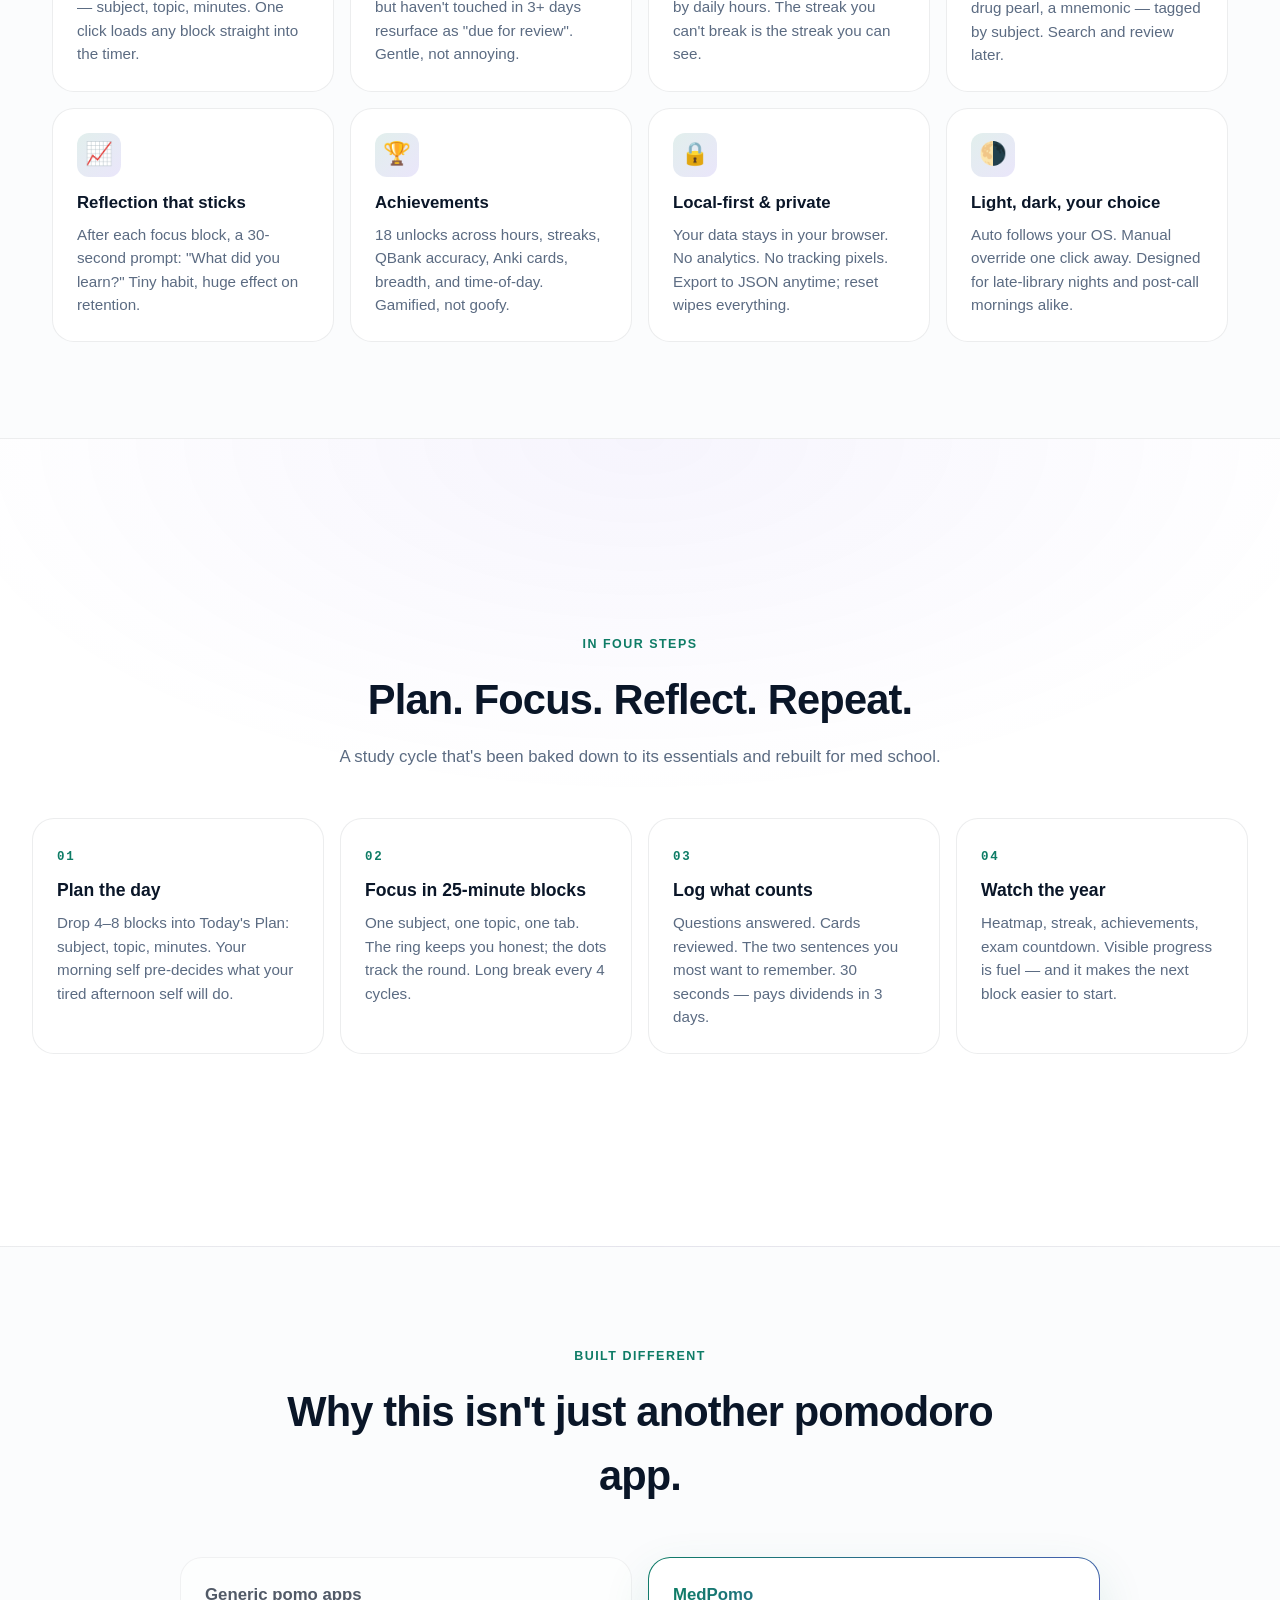
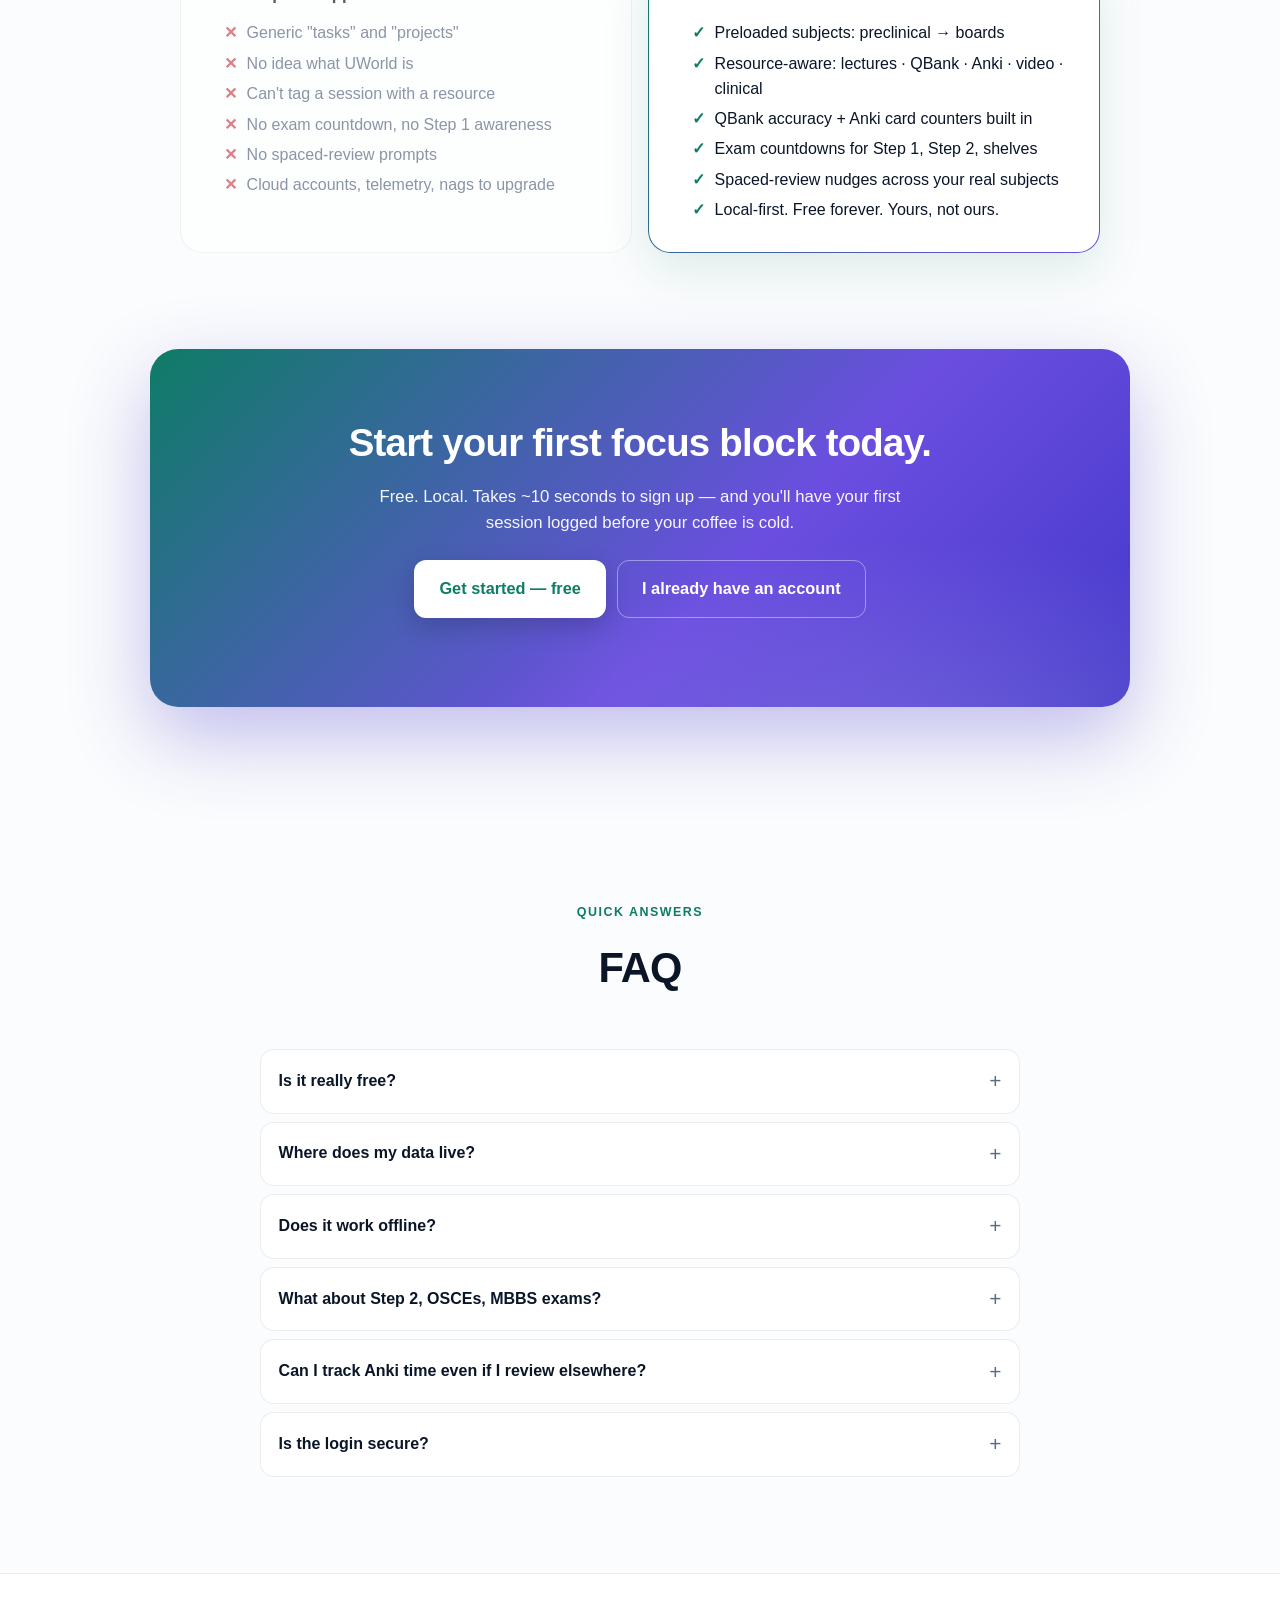
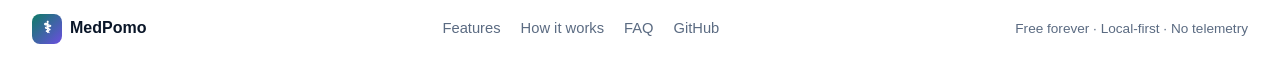
==== commit 8d870e06: "Add top-tier landing page + local auth gate - New marketing landing at index.html: sticky nav, anima" ====
--- a/index.html
+++ b/index.html
@@ -3,317 +3,366 @@
 <head>
   <meta charset="UTF-8" />
   <meta name="viewport" content="width=device-width, initial-scale=1.0" />
-  <title>MedPomo — Study Tracker for Medical Students</title>
-  <link rel="stylesheet" href="styles.css" />
+  <title>MedPomo — The study tracker built for medical students</title>
+  <meta name="description" content="Pomodoro timer + QBank &amp; Anki tracker + spaced repetition + year heatmap + exam countdowns. Built for medical students. Free, local-first, private." />
+  <link rel="stylesheet" href="landing.css" />
   <link rel="icon" href="data:image/svg+xml,%3Csvg xmlns='http://www.w3.org/2000/svg' viewBox='0 0 100 100'%3E%3Ctext y='.9em' font-size='90'%3E%E2%9A%95%EF%B8%8F%3C/text%3E%3C/svg%3E" />
 </head>
-<body data-theme="auto">
-
-  <!-- Exam countdown banner -->
-  <div class="exam-banner" id="examBanner" hidden></div>
-
-  <header class="topbar">
-    <div class="brand">
-      <span class="logo" aria-hidden="true">⚕</span>
-      <div>
-        <h1>MedPomo</h1>
-        <p class="tagline">Pomodoro study tracker for medical students</p>
-      </div>
-    </div>
-    <div class="topstats">
-      <div class="stat">
-        <span class="stat-value" id="todayHours">0.0</span>
-        <span class="stat-label">hrs today</span>
-      </div>
-      <div class="stat">
-        <span class="stat-value" id="weekHours">0.0</span>
-        <span class="stat-label">hrs this week</span>
-      </div>
-      <div class="stat">
-        <span class="stat-value" id="streakDays">0</span>
-        <span class="stat-label">streak 🔥</span>
-      </div>
-      <button id="themeBtn" class="icon-btn" title="Toggle theme" aria-label="Toggle theme">🌗</button>
-      <button id="statsBtn" class="icon-btn" title="All-time stats" aria-label="Stats">📊</button>
-      <button id="conceptsBtn" class="icon-btn" title="Concepts vault" aria-label="Concepts">💡</button>
-      <button id="settingsBtn" class="icon-btn" title="Settings" aria-label="Settings">⚙</button>
+<body>
+
+  <!-- Sticky nav -->
+  <nav class="nav">
+    <a href="#top" class="brand">
+      <span class="logo">⚕</span>
+      <span class="brand-name">MedPomo</span>
+    </a>
+    <div class="nav-links">
+      <a href="#features">Features</a>
+      <a href="#how">How it works</a>
+      <a href="#why">Why MedPomo</a>
+      <a href="#faq">FAQ</a>
+    </div>
+    <div class="nav-cta">
+      <button class="btn btn-ghost" data-auth="open" data-tab="login">Log in</button>
+      <button class="btn btn-primary" data-auth="open" data-tab="signup">Get started</button>
+    </div>
+  </nav>
+
+  <!-- Hero -->
+  <header class="hero" id="top">
+    <div class="hero-bg" aria-hidden="true">
+      <div class="blob blob-a"></div>
+      <div class="blob blob-b"></div>
+      <div class="blob blob-c"></div>
+    </div>
+
+    <div class="hero-inner">
+      <div class="hero-copy">
+        <span class="eyebrow">Made for medical students · USMLE · COMLEX · MBBS</span>
+        <h1>The study tracker<br/>that gets med school.</h1>
+        <p class="lede">
+          Pomodoro that knows the difference between <strong>UWorld</strong> and
+          <strong>Anki</strong>. Tracks your <strong>QBank accuracy</strong>, your
+          <strong>cards reviewed</strong>, your <strong>streak</strong>, and the
+          <strong>countdown</strong> to Step&nbsp;1 — in one calm, focused screen.
+        </p>
+
+        <div id="welcomeBack" class="welcome-back" hidden>
+          Welcome back, <strong data-name></strong> — your sessions are waiting.
+        </div>
+
+        <div class="cta-row">
+          <button class="btn btn-primary btn-lg" data-auth="open" data-tab="signup">Get started — free</button>
+          <a href="#features" class="btn btn-ghost btn-lg">See features ↓</a>
+        </div>
+
+        <ul class="trust-list">
+          <li>✓ Free forever</li>
+          <li>✓ Local-first &amp; private</li>
+          <li>✓ No tracking</li>
+          <li>✓ Works offline</li>
+        </ul>
+      </div>
+
+      <!-- Stylized app preview (pure CSS) -->
+      <div class="hero-art" aria-hidden="true">
+        <div class="art-ring">
+          <svg viewBox="0 0 200 200">
+            <circle cx="100" cy="100" r="90" class="ring-bg" />
+            <circle cx="100" cy="100" r="90" class="ring-fg" />
+          </svg>
+          <div class="art-time">
+            <div class="t">22:14</div>
+            <div class="l">FOCUS · Pharmacology</div>
+          </div>
+        </div>
+        <div class="art-card art-card-1">
+          <div class="ac-label">Today</div>
+          <div class="ac-value">4.2 h</div>
+          <div class="ac-bar"><span style="width:84%"></span></div>
+          <div class="ac-sub">Goal 5 h · 84%</div>
+        </div>
+        <div class="art-card art-card-2">
+          <div class="ac-label">Streak</div>
+          <div class="ac-value">23 🔥</div>
+          <div class="ac-sub">Best ever</div>
+        </div>
+        <div class="art-card art-card-3">
+          <div class="ac-label">UWorld</div>
+          <div class="ac-value">76%</div>
+          <div class="ac-sub">324 / 426 correct</div>
+        </div>
+        <div class="art-card art-card-4">
+          <div class="ac-label">Step 1</div>
+          <div class="ac-value">87 d</div>
+          <div class="ac-sub">June 12</div>
+        </div>
+        <div class="art-heatmap" aria-hidden="true"></div>
+      </div>
     </div>
   </header>
 
-  <main class="layout">
-
-    <section class="left-col">
-
-      <section class="timer-card" aria-label="Pomodoro timer">
-        <div class="mode-tabs" role="tablist">
-          <button class="mode-tab active" data-mode="focus" role="tab">Focus</button>
-          <button class="mode-tab" data-mode="short" role="tab">Short break</button>
-          <button class="mode-tab" data-mode="long" role="tab">Long break</button>
-        </div>
-
-        <div class="timer-ring" aria-live="polite">
-          <svg viewBox="0 0 200 200" class="ring-svg">
-            <circle cx="100" cy="100" r="90" class="ring-bg" />
-            <circle cx="100" cy="100" r="90" class="ring-fg" id="ringProgress" />
-          </svg>
-          <div class="timer-display">
-            <div class="time" id="timeDisplay">25:00</div>
-            <div class="mode-label" id="modeLabel">Focus</div>
-          </div>
-        </div>
-
-        <div class="session-controls">
-          <label class="field">
-            <span>Subject</span>
-            <select id="subjectSelect"></select>
-          </label>
-          <label class="field">
-            <span>Topic / chapter (optional)</span>
-            <input type="text" id="topicInput" placeholder="e.g. Cardiac cycle, Loop diuretics" maxlength="100" />
-          </label>
-          <label class="field">
-            <span>Resource</span>
-            <select id="resourceSelect">
-              <option value="lectures">Lectures / notes</option>
-              <option value="textbook">Textbook</option>
-              <option value="qbank">Question bank (UWorld / Amboss)</option>
-              <option value="anki">Anki / flashcards</option>
-              <option value="video">Video (B&amp;B, Sketchy, Pathoma)</option>
-              <option value="clinical">Clinical / wards</option>
-              <option value="other">Other</option>
-            </select>
-          </label>
-        </div>
-
-        <div class="controls">
-          <button id="startBtn" class="btn primary">Start</button>
-          <button id="pauseBtn" class="btn" disabled>Pause</button>
-          <button id="resetBtn" class="btn ghost">Reset</button>
-          <button id="skipBtn" class="btn ghost">Skip</button>
-          <button id="captureBtn" class="btn ghost" title="Capture a concept or mnemonic">💡 Capture</button>
-        </div>
-
-        <div class="cycle-row">
-          <span>Cycle <strong id="cycleCount">1</strong> / <span id="cyclesUntilLong">4</span></span>
-          <span class="dots" id="cycleDots" aria-hidden="true"></span>
-        </div>
-      </section>
-
-      <section class="card plan-card">
-        <div class="card-head">
-          <h2>Today's plan</h2>
-          <button id="addPlanBtn" class="link-btn">+ add block</button>
-        </div>
-        <ul id="planList" class="plan-list"></ul>
-        <form id="addPlanForm" class="plan-form" hidden>
-          <select id="planSubject"></select>
-          <input id="planTopic" type="text" placeholder="Topic (optional)" maxlength="60" />
-          <input id="planMin" type="number" min="5" max="240" step="5" value="25" />
-          <button type="submit" class="btn small primary">Add</button>
-          <button type="button" id="cancelPlanBtn" class="btn small ghost">Cancel</button>
-        </form>
-      </section>
-
-      <section class="card review-card" id="spacedReviewCard" hidden>
-        <div class="card-head">
-          <h2>📚 Due for review</h2>
-        </div>
-        <ul id="reviewList" class="review-list"></ul>
-      </section>
-
-    </section>
-
-    <aside class="side">
-
-      <section class="card">
-        <div class="card-head">
-          <h2>Today's sessions</h2>
-          <button id="clearTodayBtn" class="link-btn" title="Clear today">clear</button>
-        </div>
-        <ul id="todayList" class="session-list"><li class="empty">No sessions yet — start your first focus block.</li></ul>
-      </section>
-
-      <section class="card">
-        <h2>Daily goal</h2>
-        <div class="goal-wrap">
-          <div class="goal-bar"><div class="goal-fill" id="goalFill"></div></div>
-          <div class="goal-text"><span id="goalText">0.0 / 4.0 hrs</span></div>
-        </div>
-      </section>
-
-      <section class="card">
-        <h2>Weekly study (hours)</h2>
-        <div class="bars" id="weekBars" aria-label="weekly study chart"></div>
-      </section>
-
-      <section class="card">
-        <h2>Subject breakdown (7 days)</h2>
-        <ul id="subjectBreakdown" class="breakdown"></ul>
-      </section>
-
-      <section class="card tip">
-        <h2>💡 Med-school tip</h2>
-        <p id="tipText"></p>
-        <button id="newTipBtn" class="link-btn">another tip</button>
-      </section>
-
-    </aside>
-
-    <!-- Full-width heatmap -->
-    <section class="card heatmap-card">
-      <div class="card-head">
-        <h2>Year activity</h2>
-        <span id="heatmapTotal" class="muted-small"></span>
-      </div>
-      <div class="heatmap-wrap">
-        <div class="heatmap-day-labels">
-          <span></span><span>Mon</span><span></span><span>Wed</span><span></span><span>Fri</span><span></span>
-        </div>
-        <div class="heatmap" id="heatmap"></div>
-      </div>
-      <div class="heatmap-legend">
-        <span>Less</span>
-        <span class="hm-cell" data-level="0"></span>
-        <span class="hm-cell" data-level="1"></span>
-        <span class="hm-cell" data-level="2"></span>
-        <span class="hm-cell" data-level="3"></span>
-        <span class="hm-cell" data-level="4"></span>
-        <span>More</span>
-      </div>
-    </section>
-
-  </main>
-
-  <!-- Floating quick-capture button -->
-  <button id="fabCapture" class="fab" title="Quick capture concept (C)">💡</button>
-
-  <!-- Settings modal -->
-  <div class="modal-backdrop" id="settingsModal" hidden>
-    <div class="modal" role="dialog" aria-labelledby="settingsTitle" aria-modal="true">
-      <div class="modal-head">
-        <h2 id="settingsTitle">Settings</h2>
-        <button class="icon-btn" data-close="settingsModal" aria-label="Close">✕</button>
-      </div>
-      <div class="modal-body">
-        <h3>Timer durations (minutes)</h3>
-        <div class="grid3">
-          <label class="field"><span>Focus</span><input type="number" id="focusMin" min="1" max="180" /></label>
-          <label class="field"><span>Short break</span><input type="number" id="shortMin" min="1" max="60" /></label>
-          <label class="field"><span>Long break</span><input type="number" id="longMin" min="1" max="120" /></label>
-        </div>
-        <div class="grid2">
-          <label class="field"><span>Cycles before long break</span><input type="number" id="cyclesPerLong" min="2" max="10" /></label>
-          <label class="field"><span>Daily goal (hours)</span><input type="number" id="dailyGoal" min="0.5" max="16" step="0.5" /></label>
-        </div>
-
-        <h3>Behaviour</h3>
-        <label class="check"><input type="checkbox" id="autoStartBreaks" /> Auto-start breaks after focus</label>
-        <label class="check"><input type="checkbox" id="autoStartFocus" /> Auto-start next focus after break</label>
-        <label class="check"><input type="checkbox" id="reflectPrompt" /> Prompt for a reflection after each focus block</label>
-        <label class="check"><input type="checkbox" id="soundOn" /> Sound notification at end of each block</label>
-        <label class="check"><input type="checkbox" id="notifyOn" /> Browser notification at end of each block</label>
-
-        <h3>Theme</h3>
-        <div class="row">
-          <label class="check"><input type="radio" name="theme" value="auto" /> Auto (OS)</label>
-          <label class="check"><input type="radio" name="theme" value="light" /> Light</label>
-          <label class="check"><input type="radio" name="theme" value="dark" /> Dark</label>
-        </div>
-
-        <h3>Exams</h3>
-        <ul id="examList" class="chip-list"></ul>
-        <form id="addExamForm" class="row">
-          <input type="text" id="examName" placeholder="Exam name (e.g. USMLE Step 1)" maxlength="40" required />
-          <input type="date" id="examDate" required />
-          <button type="submit" class="btn small primary">Add exam</button>
-        </form>
-
-        <h3>Custom subject</h3>
-        <div class="row">
-          <input type="text" id="newSubjectInput" placeholder="Add subject (e.g. Neurology, Step 2 CK)" maxlength="40" />
-          <button id="addSubjectBtn" class="btn small">Add</button>
-        </div>
-        <ul id="customSubjectList" class="chip-list"></ul>
-
-        <h3>Data</h3>
-        <div class="row">
-          <button id="exportBtn" class="btn small">Export JSON</button>
-          <button id="importBtn" class="btn small">Import JSON</button>
-          <input type="file" id="importFile" accept="application/json" hidden />
-          <button id="resetAllBtn" class="btn small danger">Reset all data</button>
-        </div>
-      </div>
+  <!-- Logo strip / value bar -->
+  <section class="strip">
+    <div class="strip-inner">
+      <span class="strip-item">Pairs with <strong>UWorld</strong></span>
+      <span class="strip-item">Pairs with <strong>Amboss</strong></span>
+      <span class="strip-item"><strong>Anki</strong> tracking</span>
+      <span class="strip-item"><strong>Sketchy</strong> · <strong>Pathoma</strong> · <strong>B&amp;B</strong></span>
+      <span class="strip-item"><strong>Step 1</strong>, <strong>Step 2 CK</strong>, shelves</span>
+    </div>
+  </section>
+
+  <!-- Features -->
+  <section class="section" id="features">
+    <div class="section-head">
+      <span class="eyebrow">Built for the way you actually study</span>
+      <h2>Every feature, picked for med school.</h2>
+      <p class="section-sub">No bloat. No vague "productivity". Just the stuff that moves the needle on Step prep, shelves, and clinicals.</p>
+    </div>
+
+    <div class="features-grid">
+      <article class="feature">
+        <div class="f-icon">⏱</div>
+        <h3>Pomodoro that respects you</h3>
+        <p>25/5/20 by default — fully tweakable. Auto-start breaks, sound cues, and progress ring keep you in flow without nagging.</p>
+      </article>
+      <article class="feature">
+        <div class="f-icon">📚</div>
+        <h3>Med-school subjects, preloaded</h3>
+        <p>Anatomy → Cardio, Step 1 → Step 2 CK. 19 subjects out of the box, organized into Preclinical, Clinical, and Boards.</p>
+      </article>
+      <article class="feature">
+        <div class="f-icon">🎯</div>
+        <h3>QBank &amp; Anki tracking</h3>
+        <p>Log questions answered + correct after each block. Running accuracy. Card counters. UWorld percentage that actually means something.</p>
+      </article>
+      <article class="feature">
+        <div class="f-icon">🗓</div>
+        <h3>Exam countdowns</h3>
+        <p>Pin Step 1, Step 2, OBGYN shelf, OSCE — anything. The pill at the top counts the days. The closer it gets, the harder you focus.</p>
+      </article>
+      <article class="feature">
+        <div class="f-icon">🧭</div>
+        <h3>Today's plan</h3>
+        <p>Sketch your blocks in the morning — subject, topic, minutes. One click loads any block straight into the timer.</p>
+      </article>
+      <article class="feature">
+        <div class="f-icon">🔁</div>
+        <h3>Spaced-review nudges</h3>
+        <p>Subjects you've put real time into but haven't touched in 3+ days resurface as "due for review". Gentle, not annoying.</p>
+      </article>
+      <article class="feature">
+        <div class="f-icon">🌳</div>
+        <h3>Year activity heatmap</h3>
+        <p>GitHub-style 53×7 grid coloured by daily hours. The streak you can't break is the streak you can see.</p>
+      </article>
+      <article class="feature">
+        <div class="f-icon">💡</div>
+        <h3>Concepts &amp; mnemonic vault</h3>
+        <p>Hit <kbd>C</kbd> mid-block. Save a pearl, a drug pearl, a mnemonic — tagged by subject. Search and review later.</p>
+      </article>
+      <article class="feature">
+        <div class="f-icon">📈</div>
+        <h3>Reflection that sticks</h3>
+        <p>After each focus block, a 30-second prompt: "What did you learn?" Tiny habit, huge effect on retention.</p>
+      </article>
+      <article class="feature">
+        <div class="f-icon">🏆</div>
+        <h3>Achievements</h3>
+        <p>18 unlocks across hours, streaks, QBank accuracy, Anki cards, breadth, and time-of-day. Gamified, not goofy.</p>
+      </article>
+      <article class="feature">
+        <div class="f-icon">🔒</div>
+        <h3>Local-first &amp; private</h3>
+        <p>Your data stays in your browser. No analytics. No tracking pixels. Export to JSON anytime; reset wipes everything.</p>
+      </article>
+      <article class="feature">
+        <div class="f-icon">🌗</div>
+        <h3>Light, dark, your choice</h3>
+        <p>Auto follows your OS. Manual override one click away. Designed for late-library nights and post-call mornings alike.</p>
+      </article>
+    </div>
+  </section>
+
+  <!-- How it works -->
+  <section class="section section-alt" id="how">
+    <div class="section-head">
+      <span class="eyebrow">In four steps</span>
+      <h2>Plan. Focus. Reflect. Repeat.</h2>
+      <p class="section-sub">A study cycle that's been baked down to its essentials and rebuilt for med school.</p>
+    </div>
+
+    <ol class="steps">
+      <li class="step">
+        <span class="step-num">01</span>
+        <h3>Plan the day</h3>
+        <p>Drop 4–8 blocks into Today's Plan: subject, topic, minutes. Your morning self pre-decides what your tired afternoon self will do.</p>
+      </li>
+      <li class="step">
+        <span class="step-num">02</span>
+        <h3>Focus in 25-minute blocks</h3>
+        <p>One subject, one topic, one tab. The ring keeps you honest; the dots track the round. Long break every 4 cycles.</p>
+      </li>
+      <li class="step">
+        <span class="step-num">03</span>
+        <h3>Log what counts</h3>
+        <p>Questions answered. Cards reviewed. The two sentences you most want to remember. 30 seconds — pays dividends in 3 days.</p>
+      </li>
+      <li class="step">
+        <span class="step-num">04</span>
+        <h3>Watch the year</h3>
+        <p>Heatmap, streak, achievements, exam countdown. Visible progress is fuel — and it makes the next block easier to start.</p>
+      </li>
+    </ol>
+  </section>
+
+  <!-- Why MedPomo (vs generic pomo) -->
+  <section class="section" id="why">
+    <div class="section-head">
+      <span class="eyebrow">Built different</span>
+      <h2>Why this isn't just another pomodoro app.</h2>
+    </div>
+    <div class="vs-grid">
+      <div class="vs-col vs-them">
+        <h3>Generic pomo apps</h3>
+        <ul>
+          <li>Generic "tasks" and "projects"</li>
+          <li>No idea what UWorld is</li>
+          <li>Can't tag a session with a resource</li>
+          <li>No exam countdown, no Step 1 awareness</li>
+          <li>No spaced-review prompts</li>
+          <li>Cloud accounts, telemetry, nags to upgrade</li>
+        </ul>
+      </div>
+      <div class="vs-col vs-us">
+        <h3>MedPomo</h3>
+        <ul>
+          <li>Preloaded subjects: preclinical → boards</li>
+          <li>Resource-aware: lectures · QBank · Anki · video · clinical</li>
+          <li>QBank accuracy + Anki card counters built in</li>
+          <li>Exam countdowns for Step 1, Step 2, shelves</li>
+          <li>Spaced-review nudges across your real subjects</li>
+          <li>Local-first. Free forever. Yours, not ours.</li>
+        </ul>
+      </div>
+    </div>
+  </section>
+
+  <!-- Big CTA -->
+  <section class="section section-cta">
+    <div class="cta-card">
+      <h2>Start your first focus block today.</h2>
+      <p>Free. Local. Takes ~10 seconds to sign up — and you'll have your first session logged before your coffee is cold.</p>
+      <div class="cta-row">
+        <button class="btn btn-primary btn-lg" data-auth="open" data-tab="signup">Get started — free</button>
+        <button class="btn btn-ghost btn-lg" data-auth="open" data-tab="login">I already have an account</button>
+      </div>
+    </div>
+  </section>
+
+  <!-- FAQ -->
+  <section class="section" id="faq">
+    <div class="section-head">
+      <span class="eyebrow">Quick answers</span>
+      <h2>FAQ</h2>
+    </div>
+    <div class="faq-list">
+      <details>
+        <summary>Is it really free?</summary>
+        <p>Yes. No ads, no tiers, no upgrade nags. You sign up so the app remembers who you are; eventually a backend will sync across devices, but the core will stay free.</p>
+      </details>
+      <details>
+        <summary>Where does my data live?</summary>
+        <p>In your browser's <code>localStorage</code>. Nothing leaves your machine. You can export to JSON for backups and import on another browser.</p>
+      </details>
+      <details>
+        <summary>Does it work offline?</summary>
+        <p>Once the page is loaded, yes — the entire app runs on the client. No network needed.</p>
+      </details>
+      <details>
+        <summary>What about Step 2, OSCEs, MBBS exams?</summary>
+        <p>The exam countdown is generic — name and date. Add as many as you like. Subjects can be customized too.</p>
+      </details>
+      <details>
+        <summary>Can I track Anki time even if I review elsewhere?</summary>
+        <p>Yes — start a focus block, set the resource to "Anki", and at the end log how many cards you reviewed. Running totals appear in your stats.</p>
+      </details>
+      <details>
+        <summary>Is the login secure?</summary>
+        <p>Right now the auth is local-only — passwords are hashed with SHA-256 and stored in your browser. It exists so the app feels real and so a future backend can drop in cleanly. <strong>Don't reuse a password you care about.</strong></p>
+      </details>
+    </div>
+  </section>
+
+  <!-- Footer -->
+  <footer class="footer">
+    <div class="footer-inner">
+      <div class="footer-brand">
+        <span class="logo">⚕</span>
+        <span>MedPomo</span>
+      </div>
+      <div class="footer-links">
+        <a href="#features">Features</a>
+        <a href="#how">How it works</a>
+        <a href="#faq">FAQ</a>
+        <a href="https://github.com/sherifgit06/studyapp0101" target="_blank" rel="noopener">GitHub</a>
+      </div>
+      <div class="footer-meta">
+        Free forever · Local-first · No telemetry
+      </div>
+    </div>
+  </footer>
+
+  <!-- Auth modal -->
+  <div class="auth-modal" id="authModal" hidden>
+    <div class="auth-card" role="dialog" aria-modal="true" aria-labelledby="authTitle">
+      <button class="auth-close" data-close-auth aria-label="Close">✕</button>
+      <div class="auth-head">
+        <span class="logo">⚕</span>
+        <h2 id="authTitle">Welcome to MedPomo</h2>
+        <p>Local-only beta — your account stays in this browser.</p>
+      </div>
+
+      <div class="auth-tabs">
+        <button id="tabSignup" class="auth-tab active">Sign up</button>
+        <button id="tabLogin"  class="auth-tab">Log in</button>
+      </div>
+
+      <form id="signupForm" class="auth-form" novalidate>
+        <label class="field">
+          <span>Name</span>
+          <input id="signupName" type="text" autocomplete="name" placeholder="Sarah Patel" required maxlength="40" />
+        </label>
+        <label class="field">
+          <span>Email</span>
+          <input id="signupEmail" type="email" autocomplete="email" placeholder="you@school.edu" required />
+        </label>
+        <label class="field">
+          <span>Password</span>
+          <input id="signupPassword" type="password" autocomplete="new-password" placeholder="6+ characters" required minlength="6" />
+        </label>
+        <p class="auth-error" id="signupError"></p>
+        <button type="submit" class="btn btn-primary btn-block">Create account &amp; start studying →</button>
+      </form>
+
+      <form id="loginForm" class="auth-form" novalidate hidden>
+        <label class="field">
+          <span>Email</span>
+          <input id="loginEmail" type="email" autocomplete="email" placeholder="you@school.edu" required />
+        </label>
+        <label class="field">
+          <span>Password</span>
+          <input id="loginPassword" type="password" autocomplete="current-password" placeholder="Your password" required />
+        </label>
+        <p class="auth-error" id="loginError"></p>
+        <button type="submit" class="btn btn-primary btn-block">Log in</button>
+      </form>
+
+      <p class="auth-fine">By continuing, you agree that this is a local beta with no cloud sync (yet).</p>
     </div>
   </div>
 
-  <!-- Stats modal -->
-  <div class="modal-backdrop" id="statsModal" hidden>
-    <div class="modal modal-wide" role="dialog" aria-modal="true">
-      <div class="modal-head">
-        <h2>All-time stats</h2>
-        <button class="icon-btn" data-close="statsModal" aria-label="Close">✕</button>
-      </div>
-      <div class="modal-body" id="statsBody"></div>
-    </div>
-  </div>
-
-  <!-- Concepts vault modal -->
-  <div class="modal-backdrop" id="conceptsModal" hidden>
-    <div class="modal modal-wide" role="dialog" aria-modal="true">
-      <div class="modal-head">
-        <h2>Concepts &amp; mnemonics</h2>
-        <button class="icon-btn" data-close="conceptsModal" aria-label="Close">✕</button>
-      </div>
-      <div class="modal-body">
-        <form id="conceptForm" class="concept-form">
-          <select id="conceptSubject"></select>
-          <input id="conceptTitle" type="text" placeholder="Title (optional)" maxlength="80" />
-          <textarea id="conceptText" placeholder="Mnemonic, fact, or concept… (Markdown-ish allowed)" rows="3" required></textarea>
-          <button type="submit" class="btn primary">Save</button>
-        </form>
-        <div class="row">
-          <input id="conceptSearch" type="search" placeholder="Search concepts…" />
-          <select id="conceptFilterSubject">
-            <option value="">All subjects</option>
-          </select>
-        </div>
-        <ul id="conceptList" class="concept-list"></ul>
-      </div>
-    </div>
-  </div>
-
-  <!-- Session-end / reflection modal -->
-  <div class="modal-backdrop" id="reflectModal" hidden>
-    <div class="modal" role="dialog" aria-modal="true">
-      <div class="modal-head">
-        <h2>Block complete · log it</h2>
-        <button class="icon-btn" data-close="reflectModal" aria-label="Skip">✕</button>
-      </div>
-      <div class="modal-body">
-        <p class="reflect-summary" id="reflectSummary"></p>
-        <div id="reflectQbank" class="grid2" hidden>
-          <label class="field"><span>Questions answered</span><input type="number" id="reflectQNum" min="0" max="500" /></label>
-          <label class="field"><span>Correct</span><input type="number" id="reflectQCorrect" min="0" max="500" /></label>
-        </div>
-        <div id="reflectAnki" class="field" hidden>
-          <span>Cards reviewed</span><input type="number" id="reflectAnkiCards" min="0" max="2000" />
-        </div>
-        <label class="field">
-          <span>What did you learn? (3 sentences max)</span>
-          <textarea id="reflectNote" rows="3" placeholder="Top 1–3 things you want to remember"></textarea>
-        </label>
-        <div class="controls">
-          <button id="reflectSaveBtn" class="btn primary">Save</button>
-          <button id="reflectSkipBtn" class="btn ghost">Skip</button>
-        </div>
-      </div>
-    </div>
-  </div>
-
-  <!-- Toast container -->
-  <div class="toasts" id="toasts" aria-live="polite"></div>
-
-  <audio id="dingAudio" preload="auto"></audio>
-  <script src="app.js"></script>
+  <script src="auth.js"></script>
 </body>
 </html>
--- a/landing.css
+++ b/landing.css
@@ -0,0 +1,689 @@
+/* MedPomo landing page — premium med-school-grade UI. */
+
+:root {
+  --bg: #fbfcfd;
+  --surface: #ffffff;
+  --surface-2: #f4f7fb;
+  --text: #0a1628;
+  --muted: #5b6b82;
+  --border: rgba(15, 27, 45, 0.08);
+  --primary: #0e7c66;
+  --primary-2: #0a5c4d;
+  --accent: #d04a55;
+  --purple: #6b4ee0;
+  --indigo: #4338ca;
+  --shadow-sm: 0 4px 14px rgba(15, 27, 45, 0.06);
+  --shadow-md: 0 18px 48px rgba(15, 27, 45, 0.10);
+  --shadow-lg: 0 30px 80px rgba(14, 124, 102, 0.18);
+  --radius: 14px;
+  --radius-lg: 22px;
+}
+
+* { box-sizing: border-box; }
+html { scroll-behavior: smooth; }
+html, body {
+  margin: 0; padding: 0;
+  background: var(--bg);
+  color: var(--text);
+  font-family: -apple-system, BlinkMacSystemFont, "Segoe UI", "Inter", Roboto, "Helvetica Neue", Arial, sans-serif;
+  font-size: 16px;
+  line-height: 1.55;
+  -webkit-font-smoothing: antialiased;
+  -moz-osx-font-smoothing: grayscale;
+}
+img, svg { display: block; max-width: 100%; }
+a { color: inherit; text-decoration: none; }
+kbd {
+  background: var(--surface-2);
+  border: 1px solid var(--border);
+  border-bottom-width: 2px;
+  padding: 1px 6px;
+  font-family: ui-monospace, "SF Mono", Menlo, monospace;
+  font-size: 0.82em;
+  border-radius: 4px;
+}
+code {
+  background: var(--surface-2);
+  padding: 0.05em 0.35em;
+  border-radius: 4px;
+  font-size: 0.92em;
+}
+
+/* ---------- Buttons ---------- */
+.btn {
+  display: inline-flex; align-items: center; justify-content: center;
+  gap: 0.5rem;
+  padding: 0.65rem 1.15rem;
+  border: 1px solid transparent;
+  border-radius: 10px;
+  font: inherit; font-weight: 600;
+  cursor: pointer;
+  transition: transform 0.08s ease, background 0.15s ease, box-shadow 0.2s ease, color 0.15s ease;
+  text-decoration: none;
+}
+.btn:active { transform: translateY(1px); }
+.btn-lg { padding: 0.95rem 1.5rem; font-size: 1.02rem; border-radius: 12px; }
+.btn-block { width: 100%; padding: 0.85rem 1rem; }
+
+.btn-primary {
+  background: linear-gradient(135deg, var(--primary), var(--primary-2));
+  color: #fff;
+  box-shadow: 0 6px 20px rgba(14, 124, 102, 0.35);
+}
+.btn-primary:hover { box-shadow: 0 8px 28px rgba(14, 124, 102, 0.5); transform: translateY(-1px); }
+
+.btn-ghost {
+  background: transparent;
+  color: var(--text);
+  border-color: var(--border);
+}
+.btn-ghost:hover { background: var(--surface-2); }
+
+.eyebrow {
+  display: inline-block;
+  font-size: 0.78rem;
+  letter-spacing: 0.12em;
+  text-transform: uppercase;
+  color: var(--primary);
+  font-weight: 700;
+  margin-bottom: 0.6rem;
+}
+
+/* ---------- Nav ---------- */
+.nav {
+  position: sticky; top: 0; z-index: 30;
+  display: flex; align-items: center; justify-content: space-between;
+  padding: 0.85rem 2rem;
+  background: rgba(255, 255, 255, 0.78);
+  backdrop-filter: saturate(140%) blur(14px);
+  -webkit-backdrop-filter: saturate(140%) blur(14px);
+  border-bottom: 1px solid var(--border);
+}
+.brand {
+  display: inline-flex; align-items: center; gap: 0.55rem;
+  font-weight: 700; font-size: 1.1rem;
+}
+.brand .logo {
+  width: 34px; height: 34px;
+  display: grid; place-items: center;
+  background: linear-gradient(135deg, var(--primary), var(--purple));
+  color: #fff; border-radius: 9px; font-size: 1.1rem;
+  box-shadow: 0 6px 16px rgba(107, 78, 224, 0.35);
+}
+.brand-name {
+  background: linear-gradient(90deg, var(--primary), var(--purple));
+  -webkit-background-clip: text; background-clip: text; color: transparent;
+}
+.nav-links { display: flex; gap: 1.5rem; font-size: 0.94rem; color: var(--muted); }
+.nav-links a:hover { color: var(--text); }
+.nav-cta { display: flex; gap: 0.5rem; }
+
+@media (max-width: 760px) {
+  .nav-links { display: none; }
+  .nav { padding: 0.75rem 1rem; }
+}
+
+/* ---------- Hero ---------- */
+.hero {
+  position: relative;
+  padding: 5rem 2rem 7rem;
+  overflow: hidden;
+}
+.hero-bg {
+  position: absolute; inset: 0;
+  z-index: -1;
+  background:
+    radial-gradient(1200px 600px at 75% -10%, rgba(107, 78, 224, 0.18), transparent 60%),
+    radial-gradient(900px 500px at 5% 30%,  rgba(14, 124, 102, 0.15), transparent 60%),
+    radial-gradient(800px 600px at 60% 90%, rgba(208, 74, 85, 0.10), transparent 60%);
+}
+.blob {
+  position: absolute;
+  filter: blur(60px);
+  opacity: 0.55;
+  border-radius: 50%;
+  animation: float 14s ease-in-out infinite;
+}
+.blob-a { width: 380px; height: 380px; left: -80px; top: 100px; background: #6b4ee0; }
+.blob-b { width: 340px; height: 340px; right: 5%; top: -60px; background: #0e7c66; animation-delay: -4s; }
+.blob-c { width: 280px; height: 280px; left: 30%; bottom: -120px; background: #d04a55; opacity: 0.35; animation-delay: -8s; }
+
+@keyframes float {
+  0%, 100% { transform: translateY(0) translateX(0); }
+  50%      { transform: translateY(-26px) translateX(14px); }
+}
+
+.hero-inner {
+  max-width: 1240px;
+  margin: 0 auto;
+  display: grid;
+  grid-template-columns: 1.05fr 1fr;
+  gap: 4rem;
+  align-items: center;
+}
+@media (max-width: 980px) {
+  .hero { padding: 3rem 1.25rem 5rem; }
+  .hero-inner { grid-template-columns: 1fr; gap: 3rem; }
+}
+
+.hero-copy h1 {
+  margin: 0.25rem 0 1rem;
+  font-size: clamp(2.4rem, 5.5vw, 4rem);
+  font-weight: 800;
+  line-height: 1.05;
+  letter-spacing: -0.025em;
+  background: linear-gradient(140deg, var(--text) 0%, var(--text) 30%, var(--purple) 70%, var(--primary) 100%);
+  -webkit-background-clip: text; background-clip: text; color: transparent;
+}
+.lede {
+  font-size: clamp(1.05rem, 1.6vw, 1.18rem);
+  color: var(--muted);
+  max-width: 580px;
+  margin: 0 0 1.5rem;
+}
+.lede strong { color: var(--text); font-weight: 700; }
+
+.welcome-back {
+  background: linear-gradient(90deg, rgba(14, 124, 102, 0.12), rgba(107, 78, 224, 0.12));
+  border: 1px solid rgba(14, 124, 102, 0.3);
+  border-radius: 10px;
+  padding: 0.6rem 0.9rem;
+  font-size: 0.95rem;
+  margin-bottom: 1rem;
+  color: var(--text);
+}
+.welcome-back strong { color: var(--primary); }
+
+.cta-row { display: flex; flex-wrap: wrap; gap: 0.7rem; margin-bottom: 1.6rem; }
+
+.trust-list {
+  list-style: none; padding: 0; margin: 0;
+  display: flex; flex-wrap: wrap;
+  gap: 0.4rem 1.2rem;
+  color: var(--muted);
+  font-size: 0.92rem;
+}
+.trust-list li::before { content: ''; }
+
+/* ---------- Hero art (CSS-only stylized app preview) ---------- */
+.hero-art {
+  position: relative;
+  height: 540px;
+  perspective: 1400px;
+}
+@media (max-width: 980px) { .hero-art { height: 420px; max-width: 520px; margin: 0 auto; } }
+
+.art-ring {
+  position: absolute;
+  width: 320px; height: 320px;
+  left: 50%; top: 50%;
+  transform: translate(-50%, -50%) rotateY(-6deg) rotateX(4deg);
+  background: var(--surface);
+  border-radius: 50%;
+  box-shadow:
+    var(--shadow-lg),
+    inset 0 1px 0 rgba(255, 255, 255, 0.8);
+  display: grid; place-items: center;
+}
+.art-ring svg { width: 88%; height: 88%; transform: rotate(-90deg); }
+.art-ring .ring-bg { fill: none; stroke: var(--surface-2); stroke-width: 8; }
+.art-ring .ring-fg {
+  fill: none; stroke: url(#hero-grad);
+  stroke: var(--primary);
+  stroke-width: 10;
+  stroke-linecap: round;
+  stroke-dasharray: 565.48;
+  stroke-dashoffset: 95;
+  filter: drop-shadow(0 4px 8px rgba(14, 124, 102, 0.4));
+  animation: ring-pulse 4s ease-in-out infinite;
+}
+@keyframes ring-pulse {
+  0%, 100% { stroke-dashoffset: 95;  }
+  50%      { stroke-dashoffset: 75;  }
+}
+.art-time {
+  position: absolute; inset: 0;
+  display: flex; flex-direction: column; align-items: center; justify-content: center;
+  pointer-events: none;
+}
+.art-time .t {
+  font-family: ui-monospace, "SF Mono", Menlo, monospace;
+  font-size: 3.4rem; font-weight: 800; letter-spacing: -0.02em;
+  background: linear-gradient(135deg, var(--primary), var(--purple));
+  -webkit-background-clip: text; background-clip: text; color: transparent;
+}
+.art-time .l { color: var(--muted); font-size: 0.78rem; letter-spacing: 0.08em; margin-top: 0.25rem; }
+
+.art-card {
+  position: absolute;
+  background: var(--surface);
+  border: 1px solid var(--border);
+  border-radius: 16px;
+  padding: 0.85rem 1rem;
+  box-shadow: var(--shadow-md);
+  min-width: 130px;
+  animation: float-y 6s ease-in-out infinite;
+}
+.art-card .ac-label { color: var(--muted); font-size: 0.72rem; text-transform: uppercase; letter-spacing: 0.07em; }
+.art-card .ac-value { font-size: 1.5rem; font-weight: 800; margin-top: 0.1rem; line-height: 1.1; }
+.art-card .ac-sub   { color: var(--muted); font-size: 0.78rem; margin-top: 0.25rem; }
+.art-card .ac-bar   { width: 100%; height: 6px; background: var(--surface-2); border-radius: 4px; margin-top: 0.5rem; overflow: hidden; }
+.art-card .ac-bar > span { display: block; height: 100%; background: linear-gradient(90deg, var(--primary), var(--purple)); border-radius: 4px; }
+
+.art-card-1 { left: -10px;   top: 30px;   animation-delay: -1s; }
+.art-card-2 { right: -10px;  top: 80px;   animation-delay: -3s; }
+.art-card-3 { left: -20px;   bottom: 80px; animation-delay: -2s; }
+.art-card-4 { right: 0;      bottom: 30px; animation-delay: -4s; }
+
+@keyframes float-y {
+  0%, 100% { transform: translateY(0); }
+  50%      { transform: translateY(-10px); }
+}
+
+.art-heatmap {
+  position: absolute;
+  bottom: -30px;
+  left: 50%;
+  transform: translateX(-50%);
+  width: 88%;
+  height: 50px;
+  background:
+    linear-gradient(90deg,
+      #ebedf0 0%, #ebedf0 8%,
+      #c4e8db 8%, #c4e8db 14%,
+      #6ec3a3 14%, #6ec3a3 22%,
+      #2da077 22%, #2da077 30%,
+      #14704f 30%, #14704f 36%,
+      #6ec3a3 36%, #6ec3a3 44%,
+      #2da077 44%, #2da077 56%,
+      #14704f 56%, #14704f 68%,
+      #6ec3a3 68%, #6ec3a3 76%,
+      #c4e8db 76%, #c4e8db 84%,
+      #ebedf0 84%, #ebedf0 100%);
+  border-radius: 10px;
+  box-shadow: var(--shadow-md);
+  opacity: 0.85;
+  filter: saturate(0.95);
+}
+@media (max-width: 980px) { .art-heatmap { display: none; } }
+
+/* ---------- Logo strip ---------- */
+.strip {
+  background: var(--surface);
+  border-top: 1px solid var(--border);
+  border-bottom: 1px solid var(--border);
+}
+.strip-inner {
+  max-width: 1240px;
+  margin: 0 auto;
+  padding: 1.2rem 2rem;
+  display: flex; flex-wrap: wrap; gap: 1rem 2.5rem;
+  align-items: center; justify-content: center;
+  color: var(--muted);
+  font-size: 0.92rem;
+}
+.strip-item strong { color: var(--text); font-weight: 700; }
+
+/* ---------- Sections ---------- */
+.section {
+  max-width: 1240px;
+  margin: 0 auto;
+  padding: 6rem 2rem;
+}
+@media (max-width: 760px) { .section { padding: 4rem 1.25rem; } }
+.section-alt {
+  max-width: none;
+  background:
+    radial-gradient(1200px 600px at 50% 0%, rgba(107, 78, 224, 0.06), transparent 60%),
+    var(--surface);
+  border-top: 1px solid var(--border);
+  border-bottom: 1px solid var(--border);
+}
+.section-alt > * { max-width: 1240px; margin-left: auto; margin-right: auto; padding: 0 2rem; }
+.section-alt .section-head { padding-top: 6rem; }
+.section-alt .steps { padding-bottom: 6rem; }
+@media (max-width: 760px) {
+  .section-alt > * { padding: 0 1.25rem; }
+  .section-alt .section-head { padding-top: 4rem; }
+  .section-alt .steps { padding-bottom: 4rem; }
+}
+
+.section-head {
+  text-align: center;
+  max-width: 720px;
+  margin: 0 auto 3rem;
+}
+.section-head h2 {
+  font-size: clamp(1.8rem, 3.5vw, 2.6rem);
+  margin: 0.25rem 0 0.75rem;
+  letter-spacing: -0.02em;
+  font-weight: 800;
+}
+.section-sub { color: var(--muted); font-size: 1.05rem; margin: 0; }
+
+/* ---------- Features grid ---------- */
+.features-grid {
+  display: grid;
+  grid-template-columns: repeat(auto-fit, minmax(260px, 1fr));
+  gap: 1rem;
+}
+.feature {
+  background: var(--surface);
+  border: 1px solid var(--border);
+  border-radius: var(--radius-lg);
+  padding: 1.5rem;
+  position: relative;
+  overflow: hidden;
+  transition: transform 0.2s ease, box-shadow 0.2s ease, border-color 0.2s ease;
+}
+.feature::before {
+  content: '';
+  position: absolute; inset: -1px;
+  border-radius: inherit;
+  background: linear-gradient(135deg, rgba(14, 124, 102, 0.0), rgba(107, 78, 224, 0.0));
+  opacity: 0;
+  transition: opacity 0.25s ease;
+  pointer-events: none;
+  z-index: 0;
+}
+.feature > * { position: relative; z-index: 1; }
+.feature:hover {
+  transform: translateY(-4px);
+  box-shadow: var(--shadow-md);
+  border-color: rgba(14, 124, 102, 0.3);
+}
+.feature:hover::before { opacity: 0.06; background: linear-gradient(135deg, var(--primary), var(--purple)); }
+
+.f-icon {
+  width: 44px; height: 44px;
+  display: grid; place-items: center;
+  background: linear-gradient(135deg, rgba(14, 124, 102, 0.12), rgba(107, 78, 224, 0.14));
+  color: var(--primary);
+  border-radius: 12px;
+  font-size: 1.4rem;
+  margin-bottom: 0.85rem;
+}
+.feature h3 { margin: 0 0 0.4rem; font-size: 1.05rem; font-weight: 700; }
+.feature p { margin: 0; color: var(--muted); font-size: 0.95rem; }
+
+/* ---------- Steps ---------- */
+.steps {
+  list-style: none;
+  padding: 0; margin: 0;
+  display: grid;
+  grid-template-columns: repeat(auto-fit, minmax(240px, 1fr));
+  gap: 1rem;
+}
+.step {
+  background: var(--surface);
+  border: 1px solid var(--border);
+  border-radius: var(--radius-lg);
+  padding: 1.5rem;
+  position: relative;
+}
+.step-num {
+  display: inline-block;
+  font-family: ui-monospace, "SF Mono", Menlo, monospace;
+  font-size: 0.78rem;
+  letter-spacing: 0.15em;
+  color: var(--primary);
+  font-weight: 700;
+  margin-bottom: 0.4rem;
+}
+.step h3 { margin: 0.2rem 0 0.4rem; font-size: 1.1rem; font-weight: 700; }
+.step p  { margin: 0; color: var(--muted); font-size: 0.95rem; }
+
+/* ---------- Versus ---------- */
+.vs-grid {
+  display: grid;
+  grid-template-columns: 1fr 1fr;
+  gap: 1rem;
+  max-width: 920px;
+  margin: 0 auto;
+}
+@media (max-width: 720px) { .vs-grid { grid-template-columns: 1fr; } }
+.vs-col {
+  background: var(--surface);
+  border: 1px solid var(--border);
+  border-radius: var(--radius-lg);
+  padding: 1.5rem;
+}
+.vs-col h3 { margin: 0 0 0.85rem; font-size: 1.05rem; font-weight: 700; }
+.vs-col ul { margin: 0; padding-left: 1.2rem; color: var(--muted); }
+.vs-col ul li { margin: 0.35rem 0; }
+.vs-them { opacity: 0.7; }
+.vs-them li { list-style: none; padding-left: 1.4rem; position: relative; }
+.vs-them li::before { content: '✕'; position: absolute; left: 0; color: var(--accent); font-weight: 700; }
+.vs-us {
+  border-color: rgba(14, 124, 102, 0.4);
+  box-shadow: 0 18px 48px rgba(14, 124, 102, 0.12);
+  position: relative;
+}
+.vs-us::before {
+  content: '';
+  position: absolute; inset: -1px;
+  border-radius: inherit;
+  padding: 1px;
+  background: linear-gradient(135deg, var(--primary), var(--purple));
+  -webkit-mask: linear-gradient(#000 0 0) content-box, linear-gradient(#000 0 0);
+          mask: linear-gradient(#000 0 0) content-box, linear-gradient(#000 0 0);
+  -webkit-mask-composite: xor; mask-composite: exclude;
+  pointer-events: none;
+}
+.vs-us h3 {
+  background: linear-gradient(90deg, var(--primary), var(--purple));
+  -webkit-background-clip: text; background-clip: text; color: transparent;
+}
+.vs-us li { list-style: none; padding-left: 1.4rem; position: relative; color: var(--text); }
+.vs-us li::before { content: '✓'; position: absolute; left: 0; color: var(--primary); font-weight: 800; }
+
+/* ---------- Big CTA card ---------- */
+.section-cta { padding-top: 0; }
+.cta-card {
+  max-width: 980px;
+  margin: 0 auto;
+  text-align: center;
+  background: linear-gradient(135deg, var(--primary), var(--purple) 60%, var(--indigo));
+  color: #fff;
+  border-radius: 28px;
+  padding: 4rem 2rem;
+  box-shadow: 0 30px 80px rgba(67, 56, 202, 0.32);
+  position: relative; overflow: hidden;
+}
+.cta-card::after {
+  content: '';
+  position: absolute; inset: 0;
+  background: radial-gradient(800px 400px at 80% 120%, rgba(255, 255, 255, 0.18), transparent 60%);
+  pointer-events: none;
+}
+.cta-card h2 {
+  font-size: clamp(1.7rem, 3.5vw, 2.4rem);
+  margin: 0 0 0.7rem;
+  font-weight: 800;
+  letter-spacing: -0.02em;
+}
+.cta-card p { margin: 0 auto 1.5rem; max-width: 560px; opacity: 0.95; font-size: 1.05rem; }
+.cta-card .cta-row { justify-content: center; }
+.cta-card .btn-primary {
+  background: #fff; color: var(--primary);
+  box-shadow: 0 8px 24px rgba(0, 0, 0, 0.18);
+}
+.cta-card .btn-primary:hover { background: #fff; color: var(--primary-2); transform: translateY(-1px); }
+.cta-card .btn-ghost { color: #fff; border-color: rgba(255, 255, 255, 0.4); }
+.cta-card .btn-ghost:hover { background: rgba(255, 255, 255, 0.12); }
+
+/* ---------- FAQ ---------- */
+.faq-list { max-width: 760px; margin: 0 auto; display: flex; flex-direction: column; gap: 0.5rem; }
+.faq-list details {
+  background: var(--surface);
+  border: 1px solid var(--border);
+  border-radius: 14px;
+  padding: 0.95rem 1.1rem;
+  transition: box-shadow 0.2s ease;
+}
+.faq-list details[open] { box-shadow: var(--shadow-sm); }
+.faq-list summary {
+  font-weight: 600;
+  cursor: pointer;
+  list-style: none;
+  display: flex; justify-content: space-between; align-items: center;
+}
+.faq-list summary::after {
+  content: '+';
+  color: var(--muted);
+  font-weight: 400;
+  font-size: 1.3rem;
+  margin-left: 1rem;
+  transition: transform 0.2s ease;
+}
+.faq-list details[open] summary::after { content: '−'; }
+.faq-list summary::-webkit-details-marker { display: none; }
+.faq-list p { margin: 0.6rem 0 0; color: var(--muted); }
+.faq-list code { background: var(--surface-2); }
+
+/* ---------- Footer ---------- */
+.footer {
+  border-top: 1px solid var(--border);
+  background: var(--surface);
+  padding: 2.5rem 2rem;
+}
+.footer-inner {
+  max-width: 1240px;
+  margin: 0 auto;
+  display: flex; flex-wrap: wrap; gap: 1rem 2rem;
+  align-items: center; justify-content: space-between;
+}
+.footer-brand { display: inline-flex; align-items: center; gap: 0.5rem; font-weight: 700; color: var(--text); }
+.footer-brand .logo {
+  width: 30px; height: 30px;
+  background: linear-gradient(135deg, var(--primary), var(--purple));
+  display: grid; place-items: center;
+  color: #fff; border-radius: 8px; font-size: 1rem;
+}
+.footer-links { display: flex; gap: 1.25rem; color: var(--muted); font-size: 0.92rem; }
+.footer-links a:hover { color: var(--text); }
+.footer-meta { color: var(--muted); font-size: 0.85rem; }
+
+/* ---------- Auth modal ---------- */
+.auth-modal {
+  position: fixed; inset: 0;
+  background: rgba(10, 22, 40, 0.55);
+  backdrop-filter: blur(8px);
+  -webkit-backdrop-filter: blur(8px);
+  display: grid; place-items: center;
+  z-index: 100;
+  padding: 1rem;
+  animation: fade-in 0.2s ease;
+}
+@keyframes fade-in { from { opacity: 0; } to { opacity: 1; } }
+.auth-card {
+  position: relative;
+  width: 100%; max-width: 440px;
+  background: var(--surface);
+  border-radius: 20px;
+  padding: 2rem 1.75rem 1.5rem;
+  box-shadow: 0 40px 100px rgba(0, 0, 0, 0.45);
+  animation: pop-in 0.25s cubic-bezier(0.2, 0.9, 0.3, 1.1);
+}
+@keyframes pop-in {
+  from { transform: translateY(20px) scale(0.98); opacity: 0; }
+  to   { transform: none; opacity: 1; }
+}
+.auth-close {
+  position: absolute; top: 0.6rem; right: 0.6rem;
+  background: transparent; border: none; cursor: pointer;
+  color: var(--muted); font-size: 1.1rem; padding: 0.4rem 0.6rem; border-radius: 8px;
+}
+.auth-close:hover { background: var(--surface-2); color: var(--text); }
+.auth-head { text-align: center; margin-bottom: 1.25rem; }
+.auth-head .logo {
+  width: 48px; height: 48px; display: grid; place-items: center; margin: 0 auto 0.6rem;
+  background: linear-gradient(135deg, var(--primary), var(--purple));
+  color: #fff; border-radius: 14px; font-size: 1.6rem;
+  box-shadow: 0 10px 28px rgba(107, 78, 224, 0.4);
+}
+.auth-head h2 { margin: 0; font-size: 1.4rem; font-weight: 800; letter-spacing: -0.01em; }
+.auth-head p { margin: 0.25rem 0 0; color: var(--muted); font-size: 0.88rem; }
+
+.auth-tabs {
+  display: grid; grid-template-columns: 1fr 1fr;
+  background: var(--surface-2);
+  border-radius: 10px;
+  padding: 4px;
+  margin-bottom: 1.25rem;
+}
+.auth-tab {
+  border: none;
+  background: transparent;
+  padding: 0.55rem 0.5rem;
+  border-radius: 7px;
+  cursor: pointer;
+  font: inherit; font-weight: 600;
+  color: var(--muted);
+  transition: background 0.15s ease, color 0.15s ease;
+}
+.auth-tab.active { background: var(--surface); color: var(--text); box-shadow: var(--shadow-sm); }
+
+.auth-form { display: flex; flex-direction: column; gap: 0.7rem; }
+.auth-form .field { display: flex; flex-direction: column; gap: 0.25rem; }
+.auth-form .field span {
+  font-size: 0.78rem; color: var(--muted);
+  text-transform: uppercase; letter-spacing: 0.05em; font-weight: 600;
+}
+.auth-form input {
+  width: 100%;
+  padding: 0.7rem 0.85rem;
+  border: 1px solid var(--border);
+  border-radius: 10px;
+  background: var(--surface);
+  color: var(--text);
+  font: inherit;
+  transition: border-color 0.15s ease, box-shadow 0.15s ease;
+}
+.auth-form input:focus {
+  outline: none;
+  border-color: var(--primary);
+  box-shadow: 0 0 0 3px rgba(14, 124, 102, 0.18);
+}
+.auth-error {
+  margin: 0; min-height: 1.2em;
+  color: var(--accent);
+  font-size: 0.85rem;
+}
+.auth-fine {
+  margin: 1rem 0 0;
+  text-align: center;
+  font-size: 0.78rem;
+  color: var(--muted);
+}
+
+/* ---------- Dark mode ---------- */
+@media (prefers-color-scheme: dark) {
+  :root {
+    --bg: #0c121d;
+    --surface: #131b2a;
+    --surface-2: #0f1726;
+    --text: #e8edf6;
+    --muted: #94a3bd;
+    --border: rgba(255, 255, 255, 0.08);
+    --shadow-sm: 0 4px 14px rgba(0, 0, 0, 0.35);
+    --shadow-md: 0 18px 48px rgba(0, 0, 0, 0.45);
+    --shadow-lg: 0 30px 80px rgba(14, 124, 102, 0.25);
+  }
+  .nav { background: rgba(12, 18, 29, 0.78); }
+  .hero-copy h1 {
+    background: linear-gradient(140deg, #fff 0%, #fff 30%, #b69cff 70%, #4cc7aa 100%);
+    -webkit-background-clip: text; background-clip: text; color: transparent;
+  }
+  .strip { background: var(--surface); }
+  .footer { background: var(--surface); }
+  .auth-modal { background: rgba(0, 0, 0, 0.6); }
+  .auth-form input { background: var(--surface-2); }
+  .feature::before { background: linear-gradient(135deg, var(--primary), var(--purple)); }
+  .feature:hover::before { opacity: 0.1; }
+  .art-ring { background: var(--surface); }
+  .art-ring .ring-bg { stroke: rgba(255, 255, 255, 0.08); }
+  .vs-them { opacity: 0.55; }
+}
+
+[hidden] { display: none !important; }
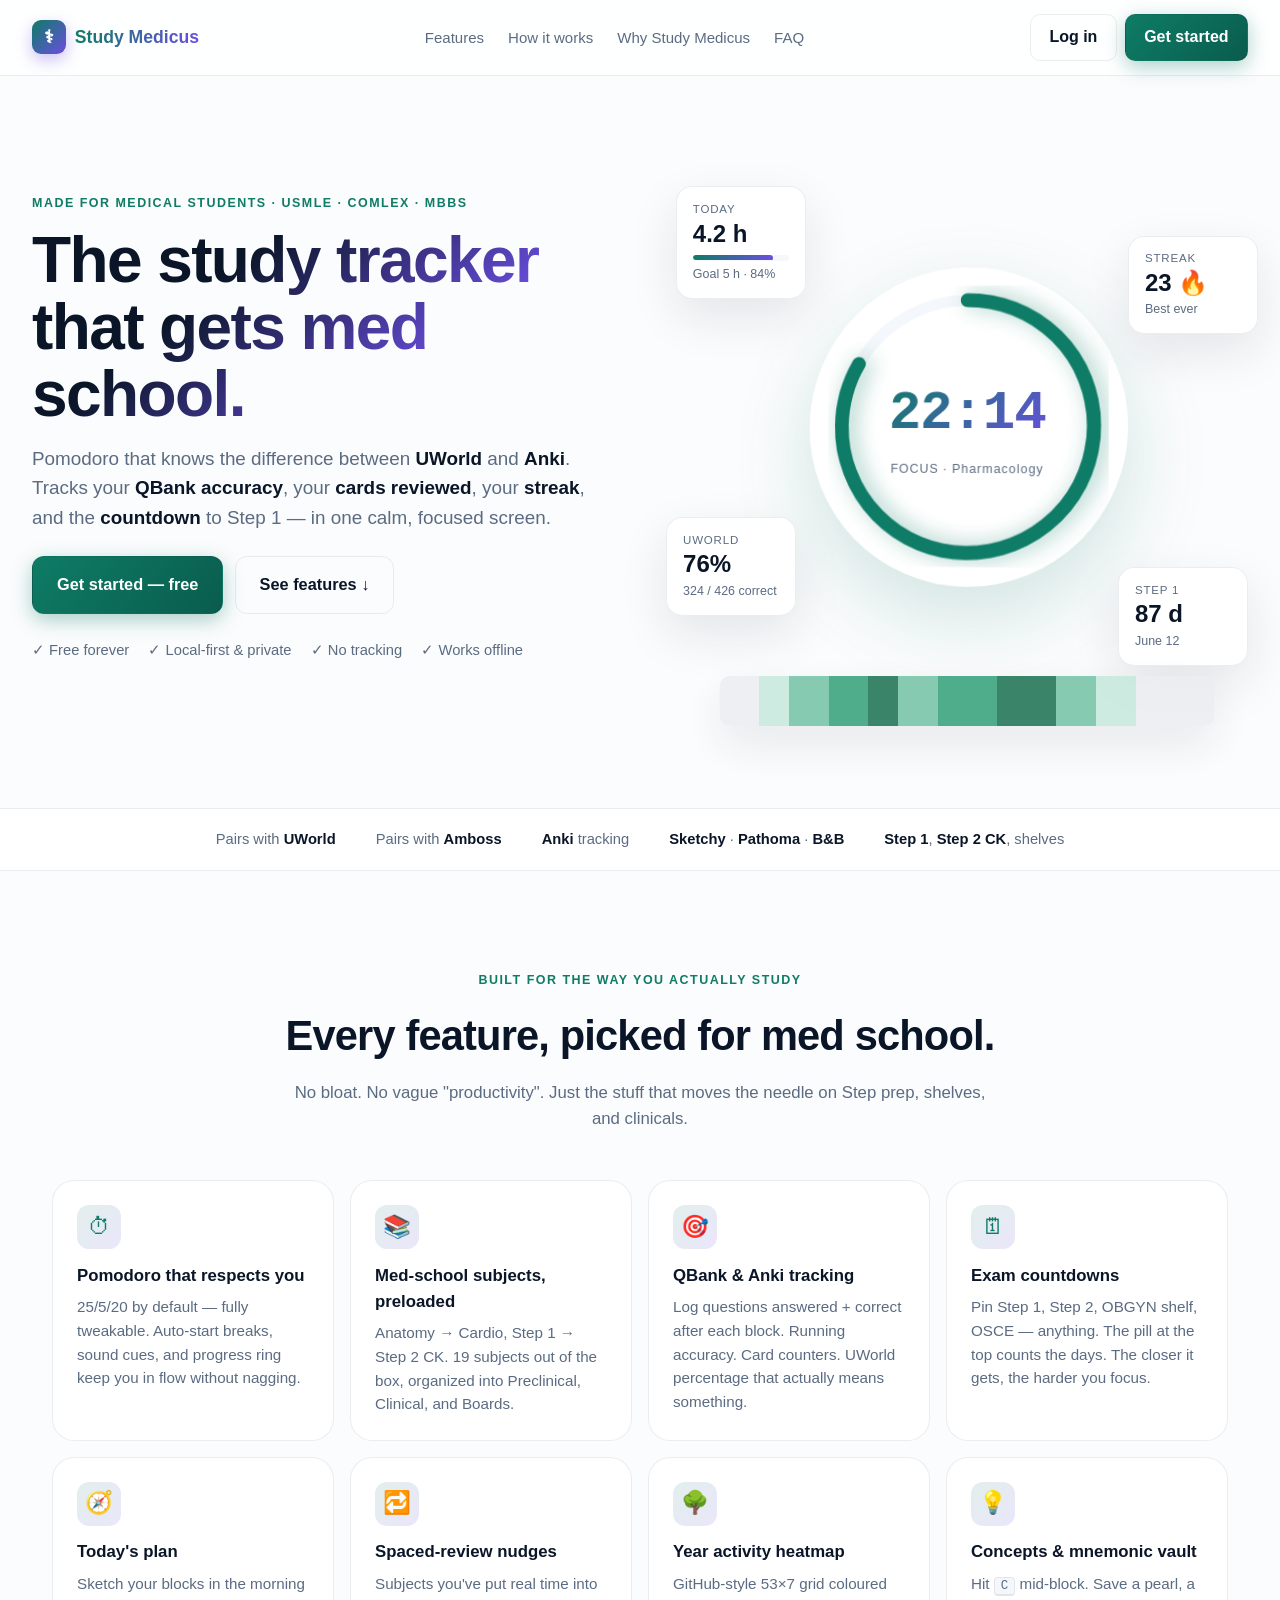
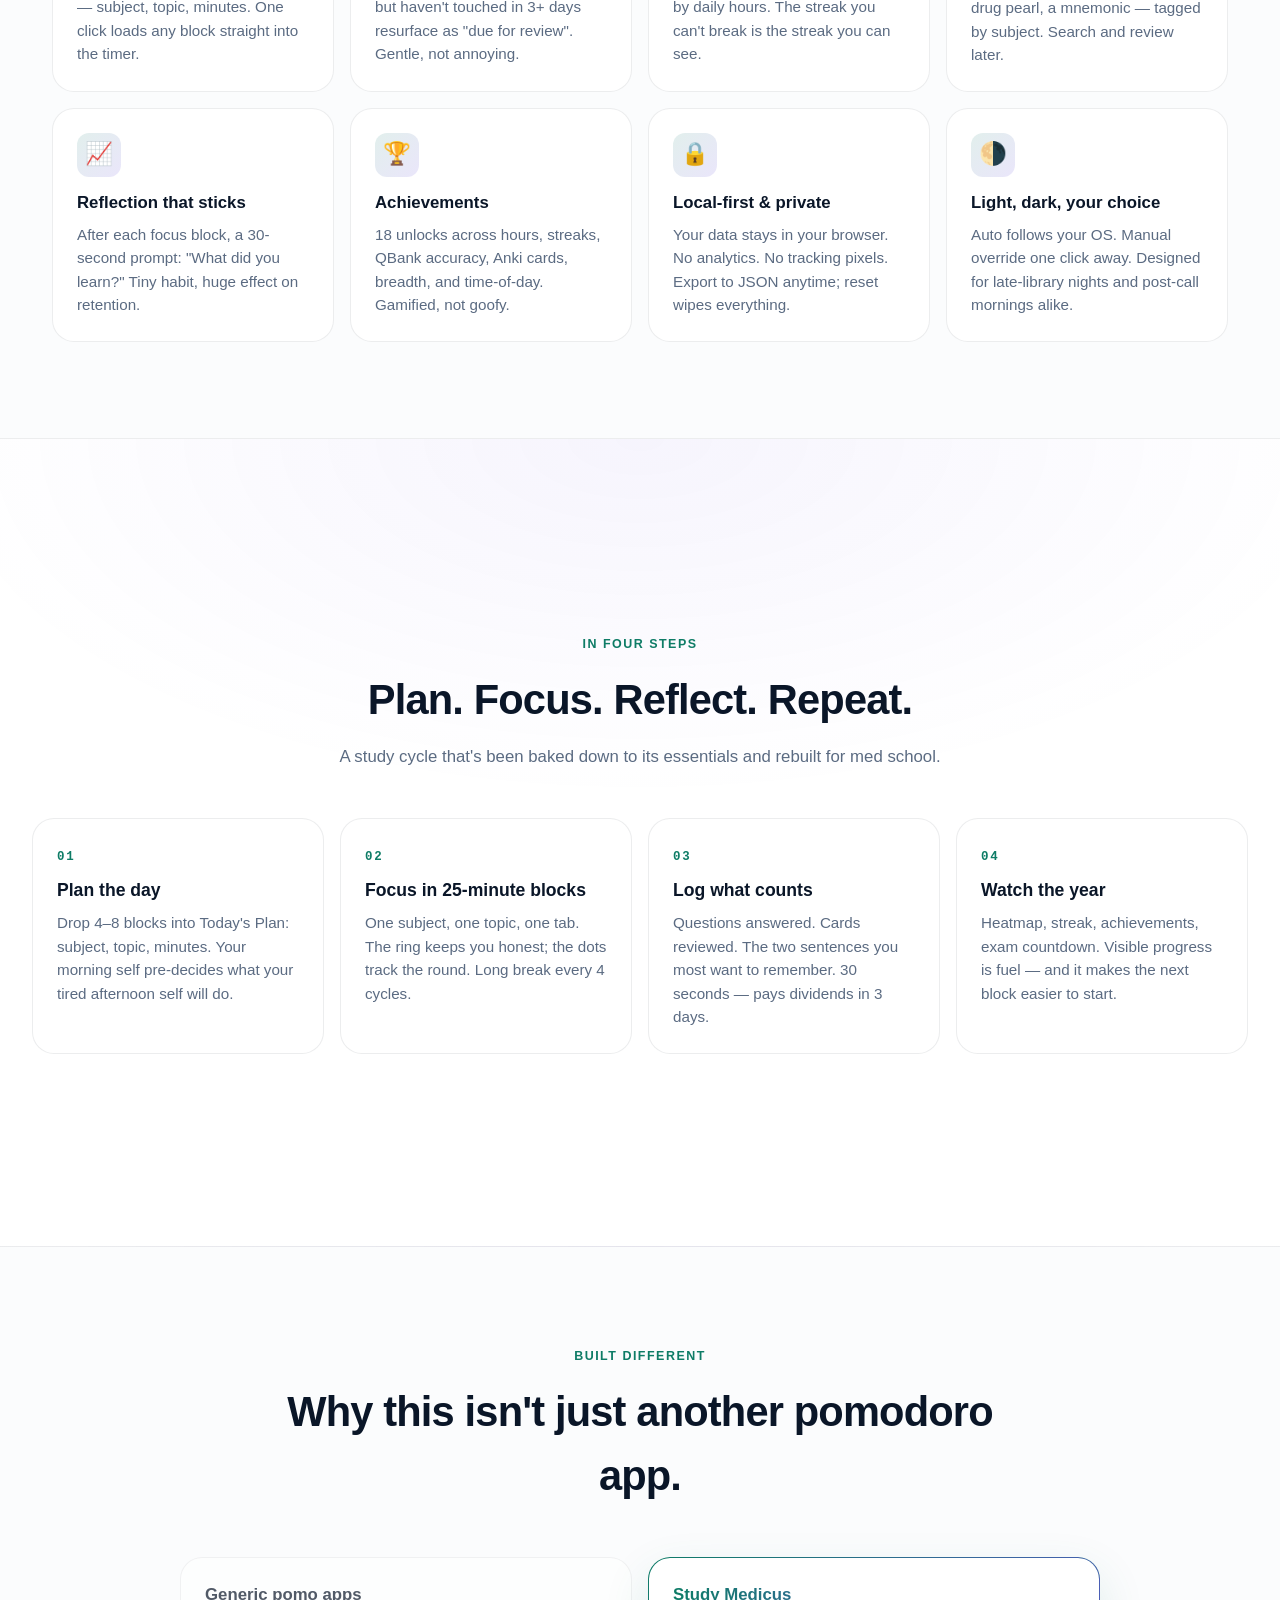
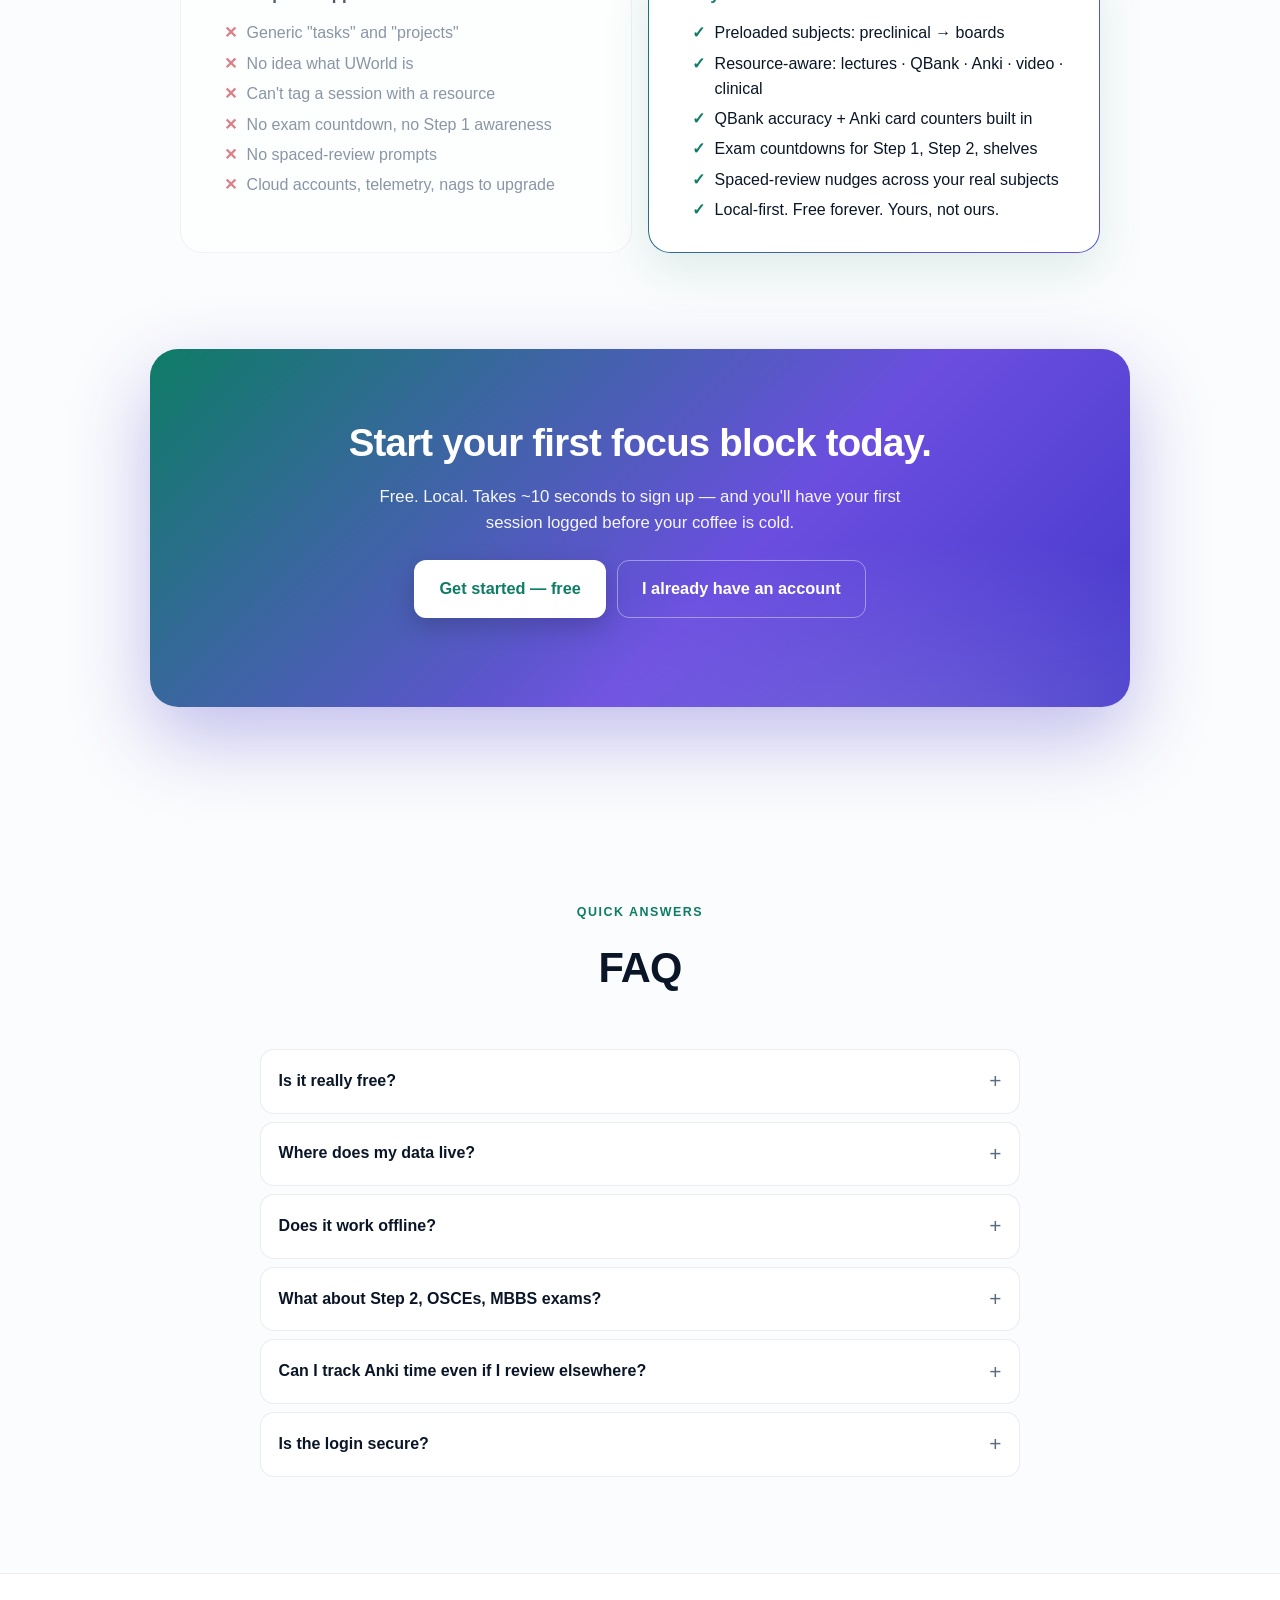
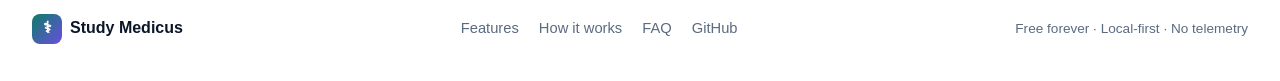
==== commit 88113433: "Rebrand: MedPomo → Study Medicus Renamed every user-visible occurrence of the brand across the landi" ====
--- a/index.html
+++ b/index.html
@@ -3,7 +3,7 @@
 <head>
   <meta charset="UTF-8" />
   <meta name="viewport" content="width=device-width, initial-scale=1.0" />
-  <title>MedPomo — The study tracker built for medical students</title>
+  <title>Study Medicus — The study tracker built for medical students</title>
   <meta name="description" content="Pomodoro timer + QBank &amp; Anki tracker + spaced repetition + year heatmap + exam countdowns. Built for medical students. Free, local-first, private." />
   <link rel="stylesheet" href="landing.css" />
   <link rel="icon" href="data:image/svg+xml,%3Csvg xmlns='http://www.w3.org/2000/svg' viewBox='0 0 100 100'%3E%3Ctext y='.9em' font-size='90'%3E%E2%9A%95%EF%B8%8F%3C/text%3E%3C/svg%3E" />
@@ -14,12 +14,12 @@
   <nav class="nav">
     <a href="#top" class="brand">
       <span class="logo">⚕</span>
-      <span class="brand-name">MedPomo</span>
+      <span class="brand-name">Study Medicus</span>
     </a>
     <div class="nav-links">
       <a href="#features">Features</a>
       <a href="#how">How it works</a>
-      <a href="#why">Why MedPomo</a>
+      <a href="#why">Why Study Medicus</a>
       <a href="#faq">FAQ</a>
     </div>
     <div class="nav-cta">
@@ -217,7 +217,7 @@
     </ol>
   </section>
 
-  <!-- Why MedPomo (vs generic pomo) -->
+  <!-- Why Study Medicus (vs generic pomo) -->
   <section class="section" id="why">
     <div class="section-head">
       <span class="eyebrow">Built different</span>
@@ -236,7 +236,7 @@
         </ul>
       </div>
       <div class="vs-col vs-us">
-        <h3>MedPomo</h3>
+        <h3>Study Medicus</h3>
         <ul>
           <li>Preloaded subjects: preclinical → boards</li>
           <li>Resource-aware: lectures · QBank · Anki · video · clinical</li>
@@ -300,7 +300,7 @@
     <div class="footer-inner">
       <div class="footer-brand">
         <span class="logo">⚕</span>
-        <span>MedPomo</span>
+        <span>Study Medicus</span>
       </div>
       <div class="footer-links">
         <a href="#features">Features</a>
@@ -320,7 +320,7 @@
       <button class="auth-close" data-close-auth aria-label="Close">✕</button>
       <div class="auth-head">
         <span class="logo">⚕</span>
-        <h2 id="authTitle">Welcome to MedPomo</h2>
+        <h2 id="authTitle">Welcome to Study Medicus</h2>
         <p>Local-only beta — your account stays in this browser.</p>
       </div>
 
--- a/landing.css
+++ b/landing.css
@@ -1,4 +1,4 @@
-/* MedPomo landing page — premium med-school-grade UI. */
+/* Study Medicus landing page — premium med-school-grade UI. */
 
 :root {
   --bg: #fbfcfd;
